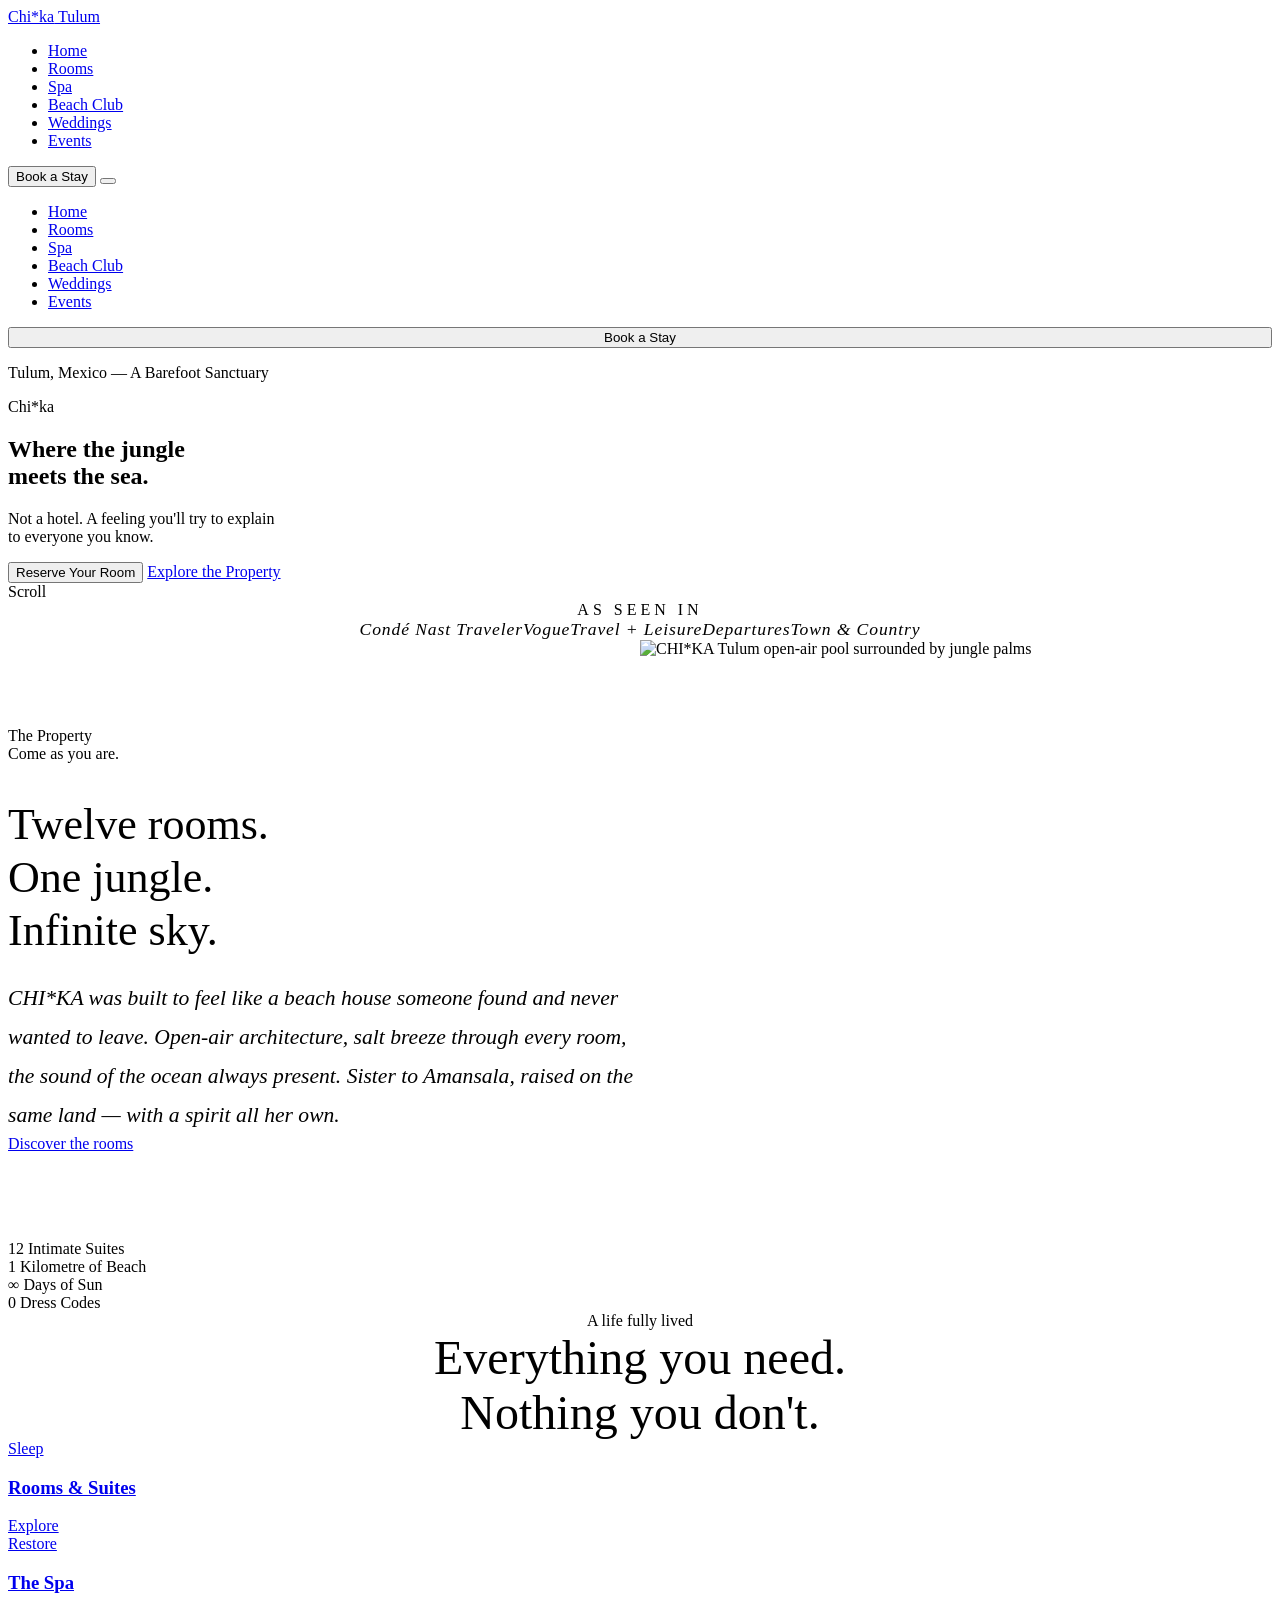
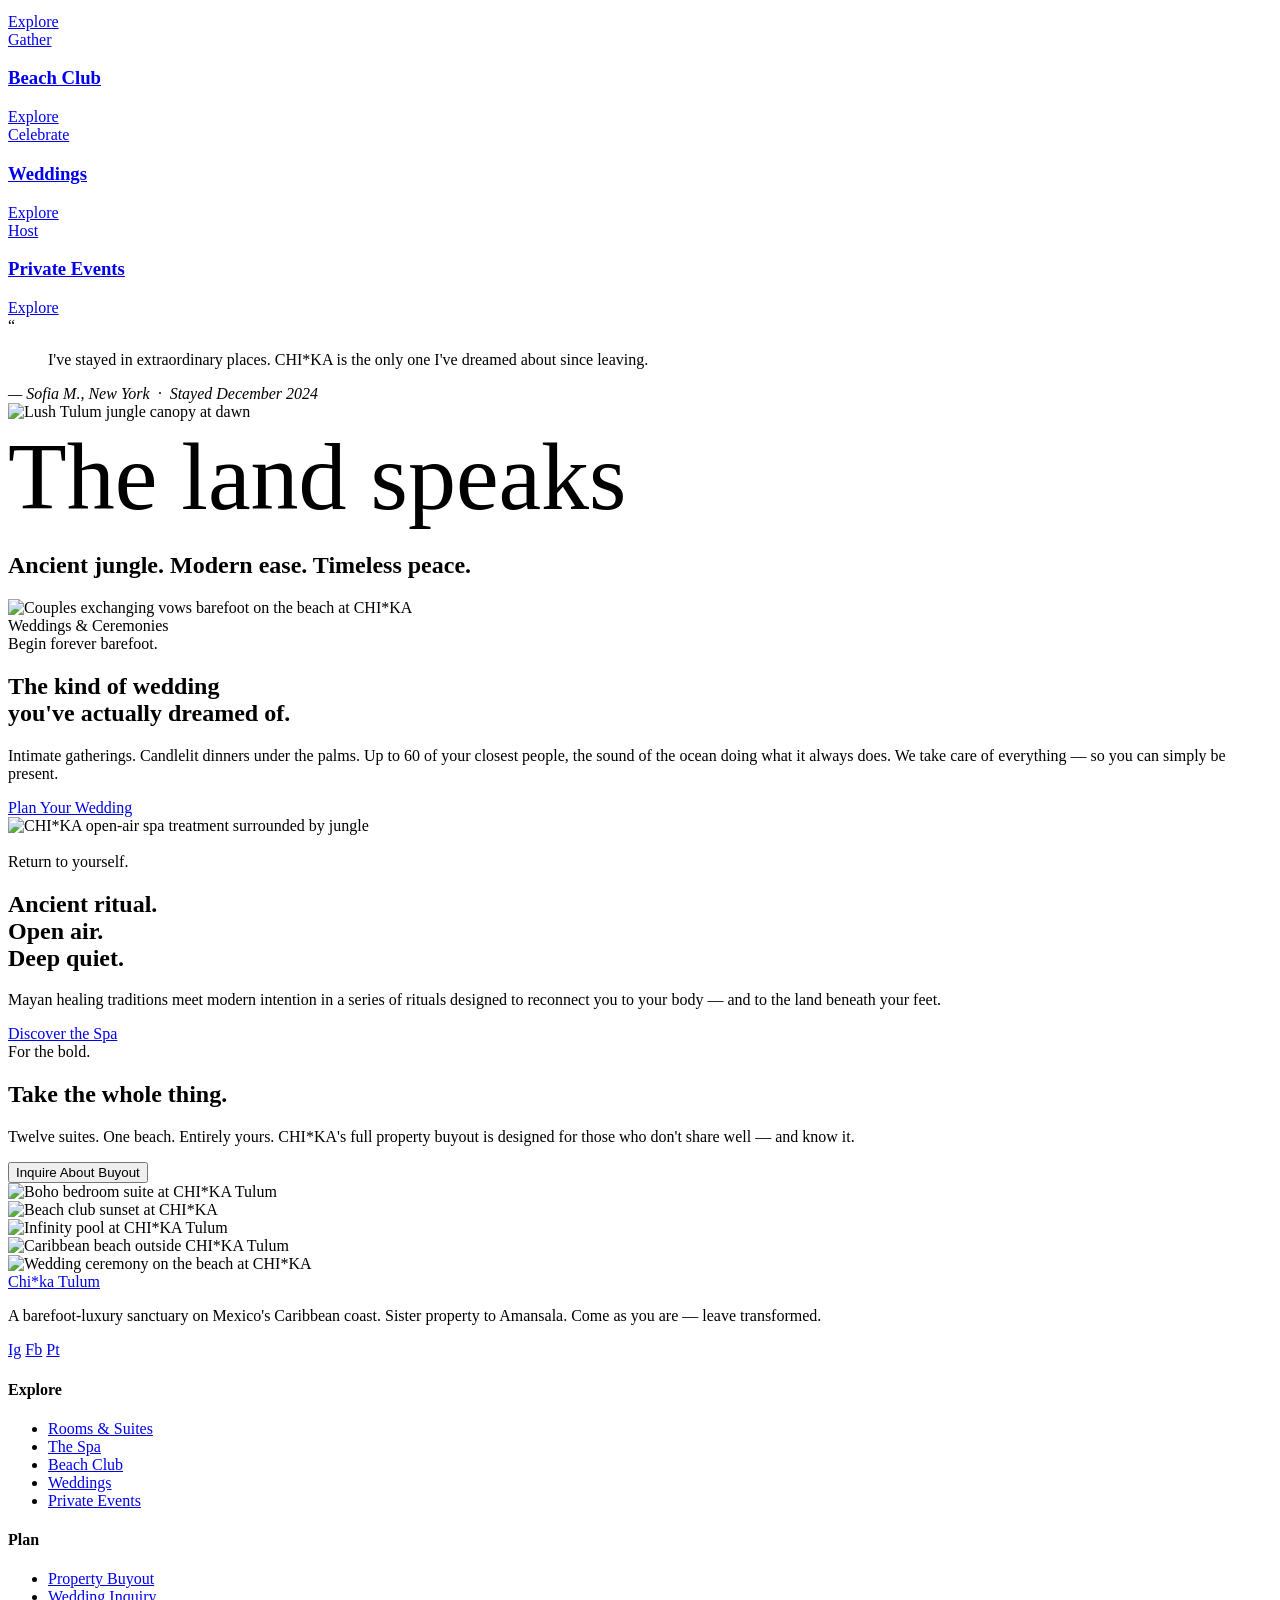
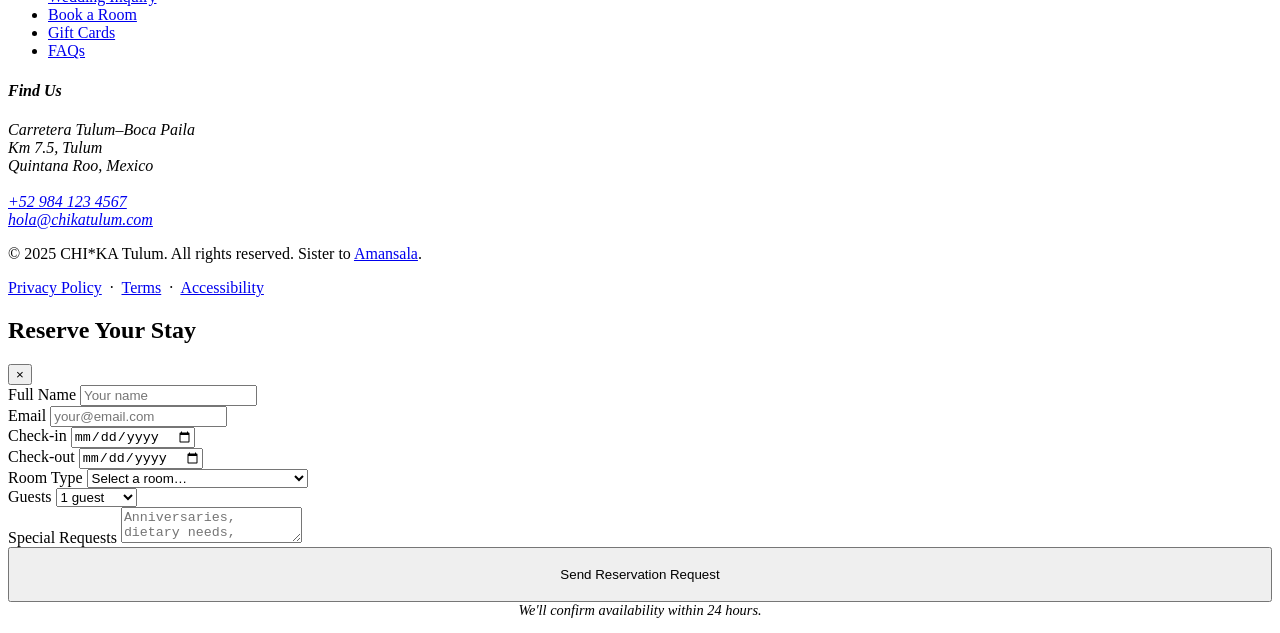
==== index.html @ fb946565 "Deploy CHI*KA Tulum site" ====
<!DOCTYPE html>
<html lang="en">
<head>
  <meta charset="UTF-8">
  <meta name="viewport" content="width=device-width, initial-scale=1.0">
  <title>CHI*KA Tulum — Barefoot Luxury on the Caribbean Coast</title>
  <meta name="description" content="CHI*KA Tulum is an intimate barefoot-luxury retreat nestled between the Caribbean Sea and the Tulum jungle. 12 bespoke suites, a healing spa, beach club, and curated ceremonies.">
  <meta name="keywords" content="CHI*KA Tulum, boutique hotel Tulum, barefoot luxury Mexico, Tulum beach retreat, Amansala sister property">
  <meta property="og:title" content="CHI*KA Tulum — Barefoot Luxury">
  <meta property="og:description" content="Where the jungle meets the sea. An intimate sanctuary on Mexico's Caribbean coast.">
  <meta property="og:type" content="website">
  <link rel="canonical" href="https://chikatulum.com/">

  <!-- Fonts -->
  <link rel="preconnect" href="https://fonts.googleapis.com">
  <link rel="preconnect" href="https://fonts.gstatic.com" crossorigin>
  <link href="https://fonts.googleapis.com/css2?family=Cormorant+Garamond:ital,wght@0,300;0,400;0,500;0,600;1,300;1,400;1,500&family=Great+Vibes&family=Jost:wght@200;300;400;500;600&display=swap" rel="stylesheet">

  <link rel="stylesheet" href="css/style.css">

  <style>
    /* Page-specific overrides */
    .home-intro {
      display: grid;
      grid-template-columns: 1fr 1fr;
      gap: 0;
      min-height: 600px;
    }
    .home-intro__text {
      background: var(--cream);
      display: flex;
      flex-direction: column;
      justify-content: center;
      padding: var(--sp-24) var(--sp-16);
    }
    .home-intro__media {
      position: relative;
      overflow: hidden;
    }
    .home-intro__media img {
      width: 100%; height: 100%; object-fit: cover;
      transition: transform 1.2s var(--ease);
    }
    .home-intro__media:hover img { transform: scale(1.04); }
    .home-intro__quote {
      font-family: var(--font-serif);
      font-size: clamp(1.1rem, 2vw, 1.35rem);
      font-weight: 300;
      font-style: italic;
      color: var(--brown-lt);
      line-height: 1.8;
      margin-bottom: var(--sp-10);
    }
    /* Press logos */
    .press-strip {
      background: var(--sand);
      padding: var(--sp-10) var(--sp-8);
      text-align: center;
      border-top: 1px solid var(--sand-mid);
      border-bottom: 1px solid var(--sand-mid);
    }
    .press-strip__label {
      font-family: var(--font-sans);
      font-size: var(--text-xs);
      letter-spacing: 0.25em;
      text-transform: uppercase;
      color: var(--brown-lt);
      display: block;
      margin-bottom: var(--sp-6);
    }
    .press-strip__logos {
      display: flex;
      align-items: center;
      justify-content: center;
      gap: var(--sp-12);
      flex-wrap: wrap;
    }
    .press-strip__logos span {
      font-family: var(--font-serif);
      font-size: 1.1rem;
      font-style: italic;
      color: var(--sand-deep);
      letter-spacing: 0.05em;
    }
    @media (max-width: 768px) {
      .home-intro { grid-template-columns: 1fr; }
      .home-intro__text { padding: var(--sp-16) var(--sp-6); }
      .home-intro__media { aspect-ratio: 4/3; }
      .press-strip__logos { gap: var(--sp-6); }
    }
  </style>
</head>
<body>

<!-- ── Navigation ─────────────────────────────────────────── -->
<nav class="site-nav" aria-label="Main navigation">
  <div class="nav__inner">
    <a href="index.html" class="nav__logo"><span>Chi*ka</span> Tulum</a>
    <ul class="nav__links" role="list">
      <li><a href="index.html">Home</a></li>
      <li><a href="rooms.html">Rooms</a></li>
      <li><a href="spa.html">Spa</a></li>
      <li><a href="beach-club.html">Beach Club</a></li>
      <li><a href="weddings.html">Weddings</a></li>
      <li><a href="events.html">Events</a></li>
    </ul>
    <button class="nav__cta" data-modal="booking" aria-label="Book your stay">Book a Stay</button>
    <button class="nav__hamburger" aria-label="Open menu" aria-expanded="false">
      <span></span><span></span><span></span>
    </button>
  </div>
</nav>

<!-- Mobile menu -->
<nav class="nav__mobile" aria-label="Mobile navigation">
  <ul class="nav__mobile-links" role="list">
    <li><a href="index.html">Home</a></li>
    <li><a href="rooms.html">Rooms</a></li>
    <li><a href="spa.html">Spa</a></li>
    <li><a href="beach-club.html">Beach Club</a></li>
    <li><a href="weddings.html">Weddings</a></li>
    <li><a href="events.html">Events</a></li>
  </ul>
  <div class="nav__mobile-cta">
    <button class="btn btn--primary" style="width:100%; justify-content:center;" data-modal="booking">Book a Stay</button>
  </div>
</nav>
<div class="nav__overlay" aria-hidden="true"></div>

<!-- ── Hero ───────────────────────────────────────────────── -->
<section class="hero" aria-label="Hero">
  <div class="hero__bg" style="background-image: url('https://images.squarespace-cdn.com/content/v1/63f3db8dfbb7eb30c2b0fb72/6cfab629-e599-49af-90db-4e47f8295eaf/IMG_6285-Pano+%281%29.jpg');" role="img" aria-label="Azure Caribbean waters and white sand beach at CHI*KA Tulum"></div>
  <div class="hero__overlay"></div>
  <div class="hero__content container">
    <p class="hero__tagline">Tulum, Mexico &mdash; A Barefoot Sanctuary</p>
    <span class="hero__script">Chi*ka</span>
    <h1 class="hero__title">Where the jungle<br>meets the sea.</h1>
    <p class="hero__subtitle">Not a hotel. A feeling you'll try to explain<br>to everyone you know.</p>
    <div class="hero__ctas">
      <button class="btn btn--primary" data-modal="booking">Reserve Your Room</button>
      <a href="rooms.html" class="btn btn--outline-light">Explore the Property</a>
    </div>
  </div>
  <div class="hero__scroll" aria-hidden="true">
    <span>Scroll</span>
    <div class="hero__scroll-line"></div>
  </div>
</section>

<!-- ── Press strip ────────────────────────────────────────── -->
<div class="press-strip">
  <span class="press-strip__label">As seen in</span>
  <div class="press-strip__logos">
    <span>Condé Nast Traveler</span>
    <span>Vogue</span>
    <span>Travel + Leisure</span>
    <span>Departures</span>
    <span>Town &amp; Country</span>
  </div>
</div>

<!-- ── Intro / Story ──────────────────────────────────────── -->
<section class="home-intro" aria-labelledby="intro-heading">
  <div class="home-intro__text" data-reveal="left">
    <span class="section-label">The Property</span>
    <span class="eyebrow">Come as you are.</span>
    <h2 id="intro-heading" style="font-family:var(--font-serif);font-size:clamp(1.75rem,3.5vw,2.75rem);font-weight:300;line-height:1.2;margin-bottom:var(--sp-8);">
      Twelve rooms.<br>One jungle.<br>Infinite sky.
    </h2>
    <p class="home-intro__quote">
      CHI*KA was built to feel like a beach house someone found and never wanted to leave. Open-air architecture, salt breeze through every room, the sound of the ocean always present. Sister to Amansala, raised on the same land — with a spirit all her own.
    </p>
    <a href="rooms.html" class="btn-arrow">Discover the rooms</a>
  </div>
  <div class="home-intro__media" data-reveal="right">
    <img src="https://images.squarespace-cdn.com/content/v1/63f3db8dfbb7eb30c2b0fb72/f7100cbc-68da-4412-b6b4-5fed92913d5e/Amansala+chica+1+%282%29.png"
         alt="CHI*KA Tulum open-air pool surrounded by jungle palms"
         loading="lazy" width="960" height="640">
  </div>
</section>

<!-- ── Stats ──────────────────────────────────────────────── -->
<div class="stats-row" aria-label="Property highlights">
  <div class="stat" data-reveal="up" data-delay="100">
    <span class="stat__number">12</span>
    <span class="stat__label">Intimate Suites</span>
  </div>
  <div class="stat" data-reveal="up" data-delay="200">
    <span class="stat__number">1</span>
    <span class="stat__label">Kilometre of Beach</span>
  </div>
  <div class="stat" data-reveal="up" data-delay="300">
    <span class="stat__number">∞</span>
    <span class="stat__label">Days of Sun</span>
  </div>
  <div class="stat" data-reveal="up" data-delay="400">
    <span class="stat__number">0</span>
    <span class="stat__label">Dress Codes</span>
  </div>
</div>

<!-- ── Experiences Grid ───────────────────────────────────── -->
<section aria-labelledby="experiences-heading">
  <div style="padding: var(--sp-24) var(--sp-8) var(--sp-8); text-align:center;">
    <span class="section-label" data-reveal="fade">A life fully lived</span>
    <h2 id="experiences-heading" style="font-family:var(--font-serif);font-size:clamp(2rem,4vw,3rem);font-weight:300;margin:var(--sp-4) 0;" data-reveal="up">
      Everything you need.<br>Nothing you don't.
    </h2>
  </div>
  <div class="experience-grid">
    <a href="rooms.html" class="experience-card" aria-label="Explore our rooms and suites">
      <div class="experience-card__bg" style="background-image:url('https://images.squarespace-cdn.com/content/v1/63f3db8dfbb7eb30c2b0fb72/dc9c8ec6-6dcf-4104-8e89-75e9b39095ca/Amansala+chica+2+%281%29.png');" role="img" aria-label="Palapa suite interior with ocean view"></div>
      <div class="experience-card__overlay"></div>
      <div class="experience-card__content">
        <span class="experience-card__label">Sleep</span>
        <h3 class="experience-card__title">Rooms &amp; Suites</h3>
        <span class="experience-card__link">Explore</span>
      </div>
    </a>
    <a href="spa.html" class="experience-card" aria-label="Discover our healing spa">
      <div class="experience-card__bg" style="background-image:url('https://images.squarespace-cdn.com/content/v1/63f3db8dfbb7eb30c2b0fb72/7de3b2d8-3641-4865-a5c7-07376588b77a/Amansala+chica+3+%281%29.png');" role="img" aria-label="Open-air spa with candles and natural elements"></div>
      <div class="experience-card__overlay"></div>
      <div class="experience-card__content">
        <span class="experience-card__label">Restore</span>
        <h3 class="experience-card__title">The Spa</h3>
        <span class="experience-card__link">Explore</span>
      </div>
    </a>
    <a href="beach-club.html" class="experience-card" aria-label="Visit our beach club">
      <div class="experience-card__bg" style="background-image:url('https://images.squarespace-cdn.com/content/v1/63f3db8dfbb7eb30c2b0fb72/40b92552-e68b-4817-9944-5174bb46ad02/Amansala+chica+4+%282%29.png');" role="img" aria-label="CHI*KA beach club with palapas and Caribbean water"></div>
      <div class="experience-card__overlay"></div>
      <div class="experience-card__content">
        <span class="experience-card__label">Gather</span>
        <h3 class="experience-card__title">Beach Club</h3>
        <span class="experience-card__link">Explore</span>
      </div>
    </a>
    <a href="weddings.html" class="experience-card" aria-label="Plan your wedding at CHI*KA">
      <div class="experience-card__bg" style="background-image:url('https://images.squarespace-cdn.com/content/v1/63f3db8dfbb7eb30c2b0fb72/bbb7e935-97be-498d-8777-69eb62aaf666/2F0A7402+%282%29.jpg');" role="img" aria-label="Intimate beach wedding ceremony at sunset"></div>
      <div class="experience-card__overlay"></div>
      <div class="experience-card__content">
        <span class="experience-card__label">Celebrate</span>
        <h3 class="experience-card__title">Weddings</h3>
        <span class="experience-card__link">Explore</span>
      </div>
    </a>
    <a href="events.html" class="experience-card" aria-label="Private events and gatherings">
      <div class="experience-card__bg" style="background-image:url('https://images.squarespace-cdn.com/content/v1/63f3db8dfbb7eb30c2b0fb72/532b2ed0-6612-4f58-af45-da42174059c1/Amansala+chica+5+%281%29.png');" role="img" aria-label="Evening outdoor event gathering under the stars"></div>
      <div class="experience-card__overlay"></div>
      <div class="experience-card__content">
        <span class="experience-card__label">Host</span>
        <h3 class="experience-card__title">Private Events</h3>
        <span class="experience-card__link">Explore</span>
      </div>
    </a>
  </div>
</section>

<!-- ── Quote / Testimonial ────────────────────────────────── -->
<section class="quote-section" aria-label="Guest testimonial">
  <span class="quote-section__mark" aria-hidden="true">&ldquo;</span>
  <blockquote data-reveal="up">
    I've stayed in extraordinary places. CHI*KA is the only one I've dreamed about since leaving.
  </blockquote>
  <cite data-reveal="fade" data-delay="200">— Sofia M., New York &nbsp;&middot;&nbsp; Stayed December 2024</cite>
</section>

<!-- ── Full Bleed — Jungle image ──────────────────────────── -->
<div class="full-bleed" role="img" aria-label="Tulum jungle at dawn">
  <img src="https://images.squarespace-cdn.com/content/v1/63f3db8dfbb7eb30c2b0fb72/4b70c068-86b4-4b40-8ef6-d3945d485943/IMG_6275-HDR+%284%29.jpg"
       class="full-bleed__img" alt="Lush Tulum jungle canopy at dawn" loading="lazy" width="1920" height="900">
  <div class="full-bleed__overlay">
    <div class="full-bleed__text" data-reveal="scale">
      <span class="script" style="font-size:clamp(3rem,8vw,6rem);">The land speaks</span>
      <h2>Ancient jungle. Modern ease. Timeless peace.</h2>
    </div>
  </div>
</div>

<!-- ── Wedding teaser ─────────────────────────────────────── -->
<section class="split" aria-labelledby="wedding-teaser-heading">
  <div class="split__image">
    <img src="https://images.squarespace-cdn.com/content/v1/63f3db8dfbb7eb30c2b0fb72/d9b92312-d807-4466-b4c0-1a0e1ee65895/2F0A7417+%283%29.jpg"
         alt="Couples exchanging vows barefoot on the beach at CHI*KA" loading="lazy" width="960" height="700">
  </div>
  <div class="split__body" data-reveal="right">
    <div class="split__text">
      <span class="section-label">Weddings &amp; Ceremonies</span>
      <div class="rule rule--left"></div>
      <span class="eyebrow">Begin forever barefoot.</span>
      <h2 id="wedding-teaser-heading">The kind of wedding<br>you've actually dreamed of.</h2>
      <p>Intimate gatherings. Candlelit dinners under the palms. Up to 60 of your closest people, the sound of the ocean doing what it always does. We take care of everything — so you can simply be present.</p>
      <a href="weddings.html" class="btn btn--primary">Plan Your Wedding</a>
    </div>
  </div>
</section>

<!-- ── Spa teaser ─────────────────────────────────────────── -->
<section class="split split--reverse" aria-labelledby="spa-teaser-heading">
  <div class="split__image">
    <img src="https://images.squarespace-cdn.com/content/v1/63f3db8dfbb7eb30c2b0fb72/4ecb4cd4-08d9-47c7-b07e-681c62e6a0a1/Amansala+chica+6+%281%29.png"
         alt="CHI*KA open-air spa treatment surrounded by jungle" loading="lazy" width="960" height="700">
  </div>
  <div class="split__body split__body--teal" data-reveal="left">
    <div class="split__text">
      <span class="section-label" style="color:rgba(255,255,255,0.5)">The Spa</span>
      <div class="rule rule--left"></div>
      <span class="eyebrow" style="color:var(--gold-lt)">Return to yourself.</span>
      <h2 id="spa-teaser-heading" style="color:var(--white)">Ancient ritual.<br>Open air.<br>Deep quiet.</h2>
      <p>Mayan healing traditions meet modern intention in a series of rituals designed to reconnect you to your body — and to the land beneath your feet.</p>
      <a href="spa.html" class="btn btn--outline-light">Discover the Spa</a>
    </div>
  </div>
</section>

<!-- ── Buyout CTA ──────────────────────────────────────────── -->
<section class="buyout-section" aria-labelledby="buyout-heading">
  <div class="buyout-section__inner">
    <span class="eyebrow">For the bold.</span>
    <h2 id="buyout-heading">Take the whole thing.</h2>
    <p>Twelve suites. One beach. Entirely yours. CHI*KA's full property buyout is designed for those who don't share well — and know it.</p>
    <div class="rule"></div>
    <button class="btn btn--outline-light" data-modal="booking">Inquire About Buyout</button>
  </div>
</section>

<!-- ── Photo Mosaic ───────────────────────────────────────── -->
<section aria-label="Property gallery">
  <div class="mosaic">
    <div class="mosaic__item">
      <img src="https://images.squarespace-cdn.com/content/v1/63f3db8dfbb7eb30c2b0fb72/b2155dac-e273-4b68-85b1-560f0a0e0428/Amansala+chica+7.png"
           alt="Boho bedroom suite at CHI*KA Tulum" loading="lazy" width="900" height="600">
    </div>
    <div class="mosaic__item">
      <img src="https://images.squarespace-cdn.com/content/v1/63f3db8dfbb7eb30c2b0fb72/9c940477-ce99-4753-861f-5d346c0c7b02/Amansala+chica+8+%281%29.png"
           alt="Beach club sunset at CHI*KA" loading="lazy" width="600" height="400">
    </div>
    <div class="mosaic__item">
      <img src="https://images.squarespace-cdn.com/content/v1/63f3db8dfbb7eb30c2b0fb72/5a099a7a-2139-46a1-b151-104d5912e870/IMG_6289+%283%29.jpg"
           alt="Infinity pool at CHI*KA Tulum" loading="lazy" width="800" height="700">
    </div>
    <div class="mosaic__item">
      <img src="https://images.squarespace-cdn.com/content/v1/63f3db8dfbb7eb30c2b0fb72/1c8cacd4-cd33-479e-8186-e9f9f3df7f38/IMG_6294+%281%29.jpg"
           alt="Caribbean beach outside CHI*KA Tulum" loading="lazy" width="600" height="400">
    </div>
    <div class="mosaic__item">
      <img src="https://images.squarespace-cdn.com/content/v1/63f3db8dfbb7eb30c2b0fb72/a6caf210-5d57-4bce-98c7-2801ff6beb6d/IMG_6306+%283%29.jpg"
           alt="Wedding ceremony on the beach at CHI*KA" loading="lazy" width="900" height="400">
    </div>
  </div>
</section>

<!-- ── Footer ─────────────────────────────────────────────── -->
<footer class="site-footer" role="contentinfo">
  <div class="footer-top">
    <div class="footer-brand">
      <a href="index.html" class="footer-brand__logo"><span>Chi*ka</span> Tulum</a>
      <p>A barefoot-luxury sanctuary on Mexico's Caribbean coast. Sister property to Amansala. Come as you are — leave transformed.</p>
      <div class="footer-social" aria-label="Social media links">
        <a href="#" aria-label="Instagram">Ig</a>
        <a href="#" aria-label="Facebook">Fb</a>
        <a href="#" aria-label="Pinterest">Pt</a>
      </div>
    </div>
    <nav class="footer-col" aria-label="Explore footer navigation">
      <h4>Explore</h4>
      <ul>
        <li><a href="rooms.html">Rooms &amp; Suites</a></li>
        <li><a href="spa.html">The Spa</a></li>
        <li><a href="beach-club.html">Beach Club</a></li>
        <li><a href="weddings.html">Weddings</a></li>
        <li><a href="events.html">Private Events</a></li>
      </ul>
    </nav>
    <nav class="footer-col" aria-label="Plan footer navigation">
      <h4>Plan</h4>
      <ul>
        <li><a href="rooms.html#buyout">Property Buyout</a></li>
        <li><a href="weddings.html#inquiry">Wedding Inquiry</a></li>
        <li><a href="#" data-modal="booking">Book a Room</a></li>
        <li><a href="#">Gift Cards</a></li>
        <li><a href="#">FAQs</a></li>
      </ul>
    </nav>
    <address class="footer-col">
      <h4>Find Us</h4>
      <address>
        Carretera Tulum–Boca Paila<br>
        Km 7.5, Tulum<br>
        Quintana Roo, Mexico<br><br>
        <a href="tel:+529841234567">+52 984 123 4567</a><br>
        <a href="mailto:hola@chikatulum.com">hola@chikatulum.com</a>
      </address>
    </address>
  </div>
  <div class="footer-bottom">
    <p>&copy; 2025 CHI*KA Tulum. All rights reserved. Sister to <a href="#">Amansala</a>.</p>
    <p><a href="#">Privacy Policy</a> &nbsp;&middot;&nbsp; <a href="#">Terms</a> &nbsp;&middot;&nbsp; <a href="#">Accessibility</a></p>
  </div>
</footer>

<!-- ── Booking Modal ──────────────────────────────────────── -->
<div class="modal-backdrop" aria-hidden="true"></div>
<div class="modal" role="dialog" aria-modal="true" aria-labelledby="modal-title">
  <div class="modal__header">
    <h2 class="modal__title" id="modal-title">Reserve Your Stay</h2>
    <button class="modal__close" aria-label="Close booking form">&times;</button>
  </div>
  <div class="modal__body">
    <form class="modal-form booking-form" novalidate>
      <div class="form-grid">
        <div class="form-field">
          <label for="m-name">Full Name</label>
          <input type="text" id="m-name" name="name" placeholder="Your name" required autocomplete="name">
        </div>
        <div class="form-field">
          <label for="m-email">Email</label>
          <input type="email" id="m-email" name="email" placeholder="your@email.com" required autocomplete="email">
        </div>
        <div class="form-field">
          <label for="m-checkin">Check-in</label>
          <input type="date" id="m-checkin" name="checkin" required>
        </div>
        <div class="form-field">
          <label for="m-checkout">Check-out</label>
          <input type="date" id="m-checkout" name="checkout" required>
        </div>
        <div class="form-field">
          <label for="m-room">Room Type</label>
          <select id="m-room" name="room">
            <option value="">Select a room…</option>
            <option>Casa del Mar — Beachfront Suite</option>
            <option>Palapa Loft — Garden View</option>
            <option>Selva Bungalow — Jungle Edge</option>
            <option>La Terraza — Rooftop Suite</option>
            <option>Full Property Buyout</option>
          </select>
        </div>
        <div class="form-field">
          <label for="m-guests">Guests</label>
          <select id="m-guests" name="guests">
            <option>1 guest</option>
            <option>2 guests</option>
            <option>3 guests</option>
            <option>4+ guests</option>
          </select>
        </div>
        <div class="form-field form-field--full">
          <label for="m-notes">Special Requests</label>
          <textarea id="m-notes" name="notes" placeholder="Anniversaries, dietary needs, surprises we should know about…"></textarea>
        </div>
      </div>
      <button type="submit" class="btn btn--primary" style="width:100%; justify-content:center; padding:1.1rem;">
        Send Reservation Request
      </button>
      <p style="font-family:var(--font-serif);font-size:0.9rem;font-style:italic;color:var(--brown-lt);text-align:center;margin-top:var(--sp-4);">
        We'll confirm availability within 24 hours.
      </p>
    </form>
  </div>
</div>

<script src="js/main.js"></script>
</body>
</html>
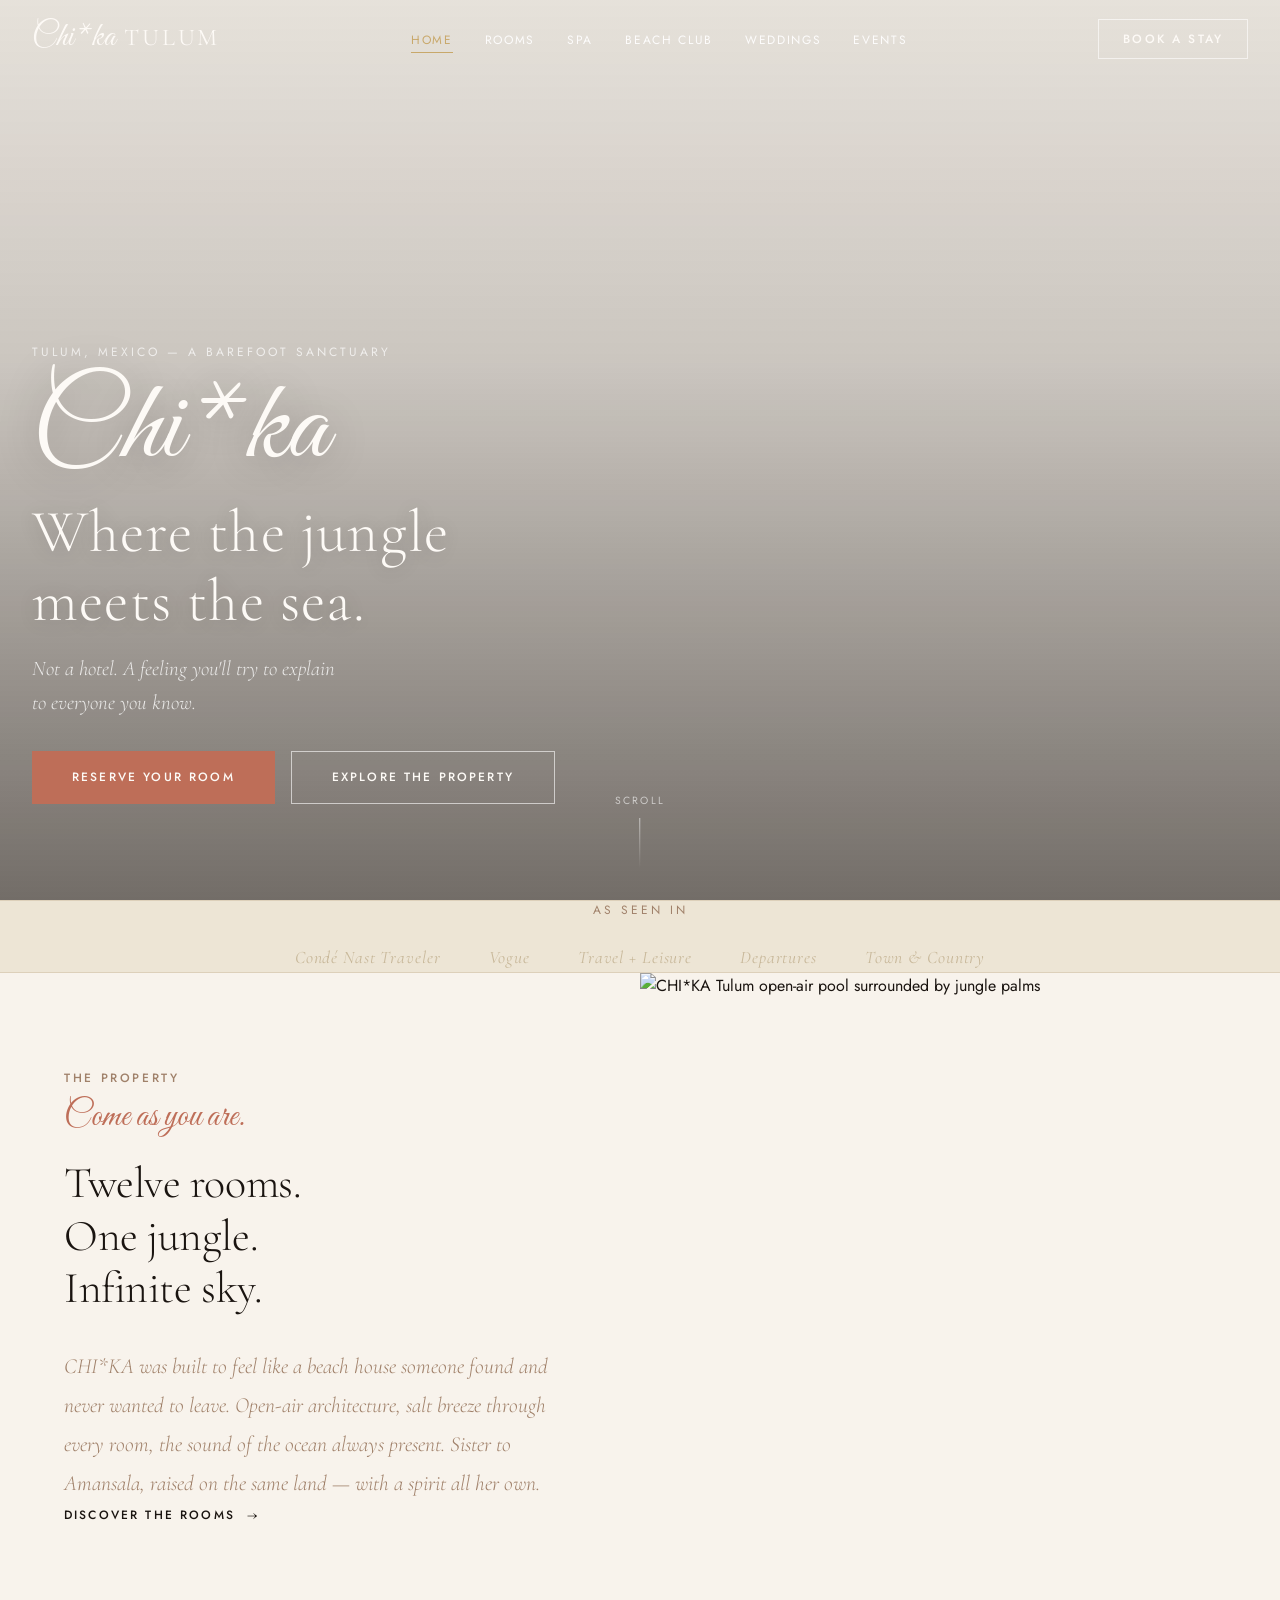
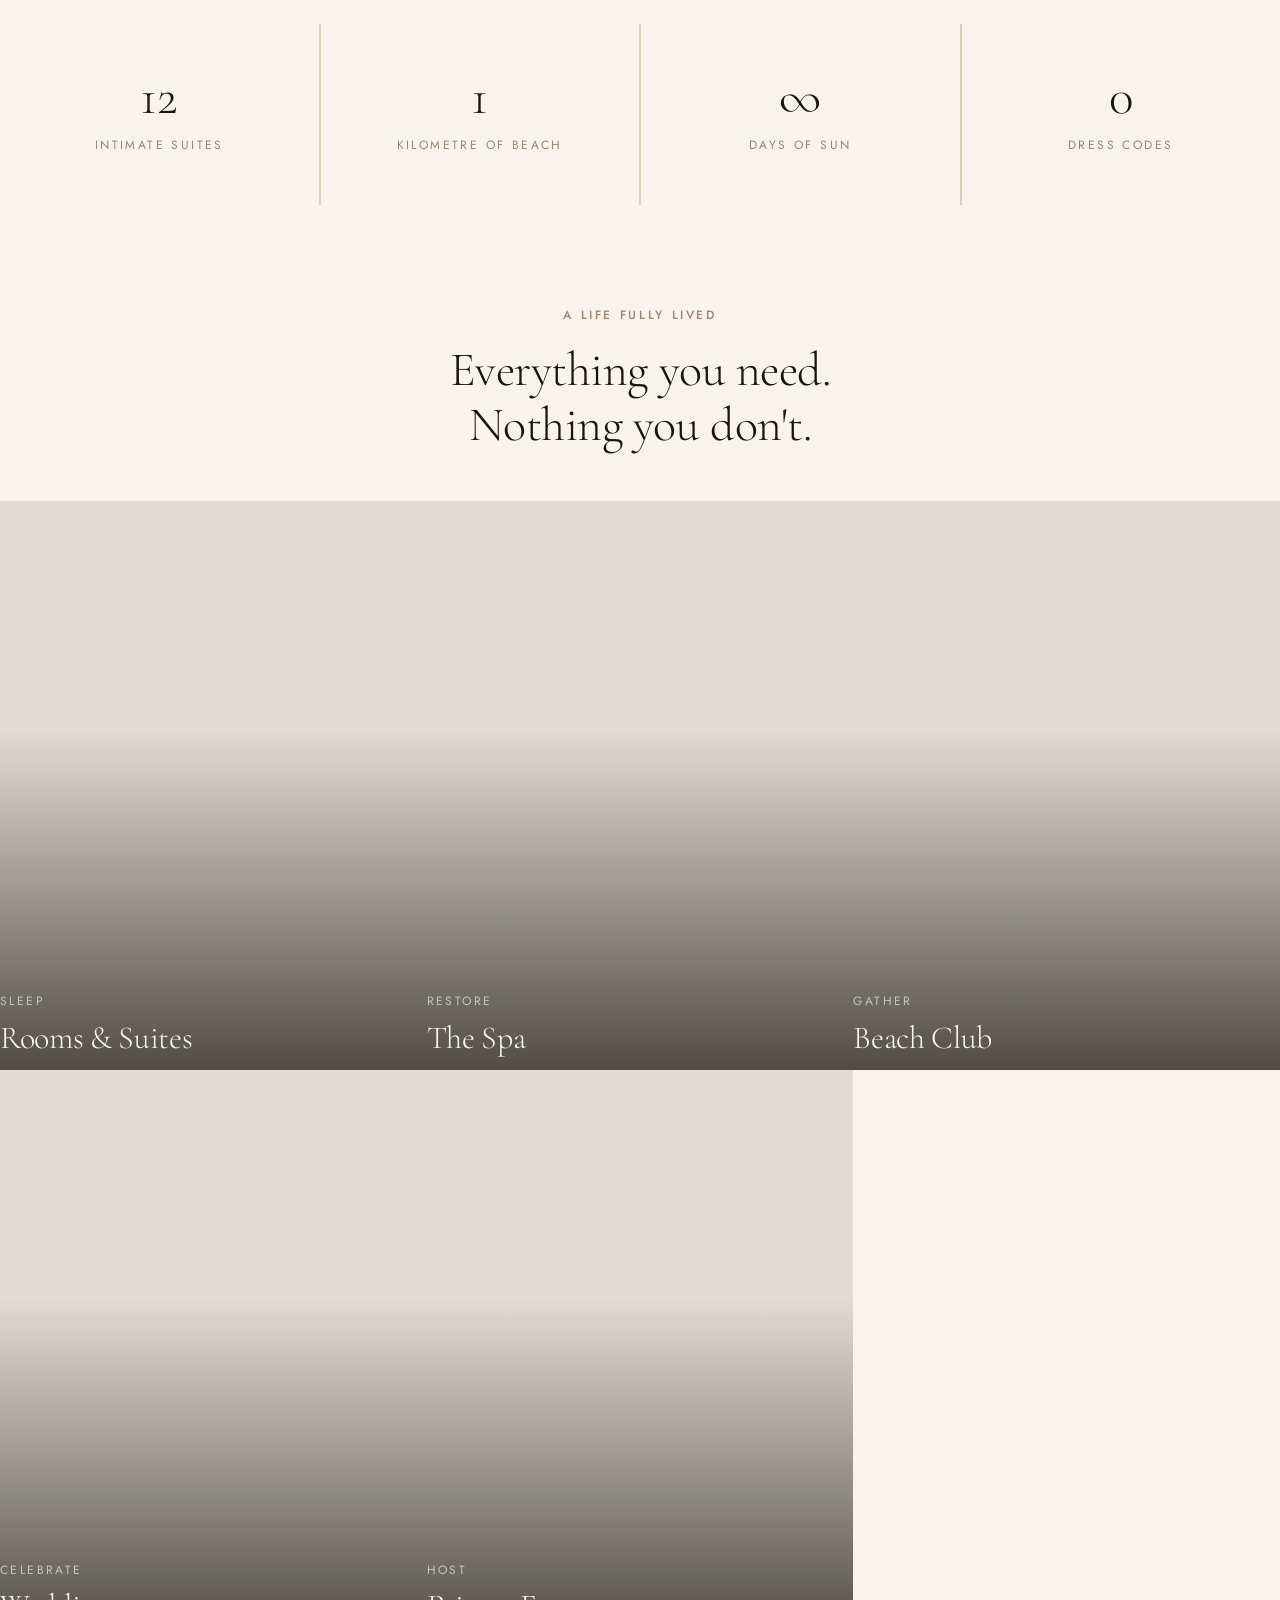
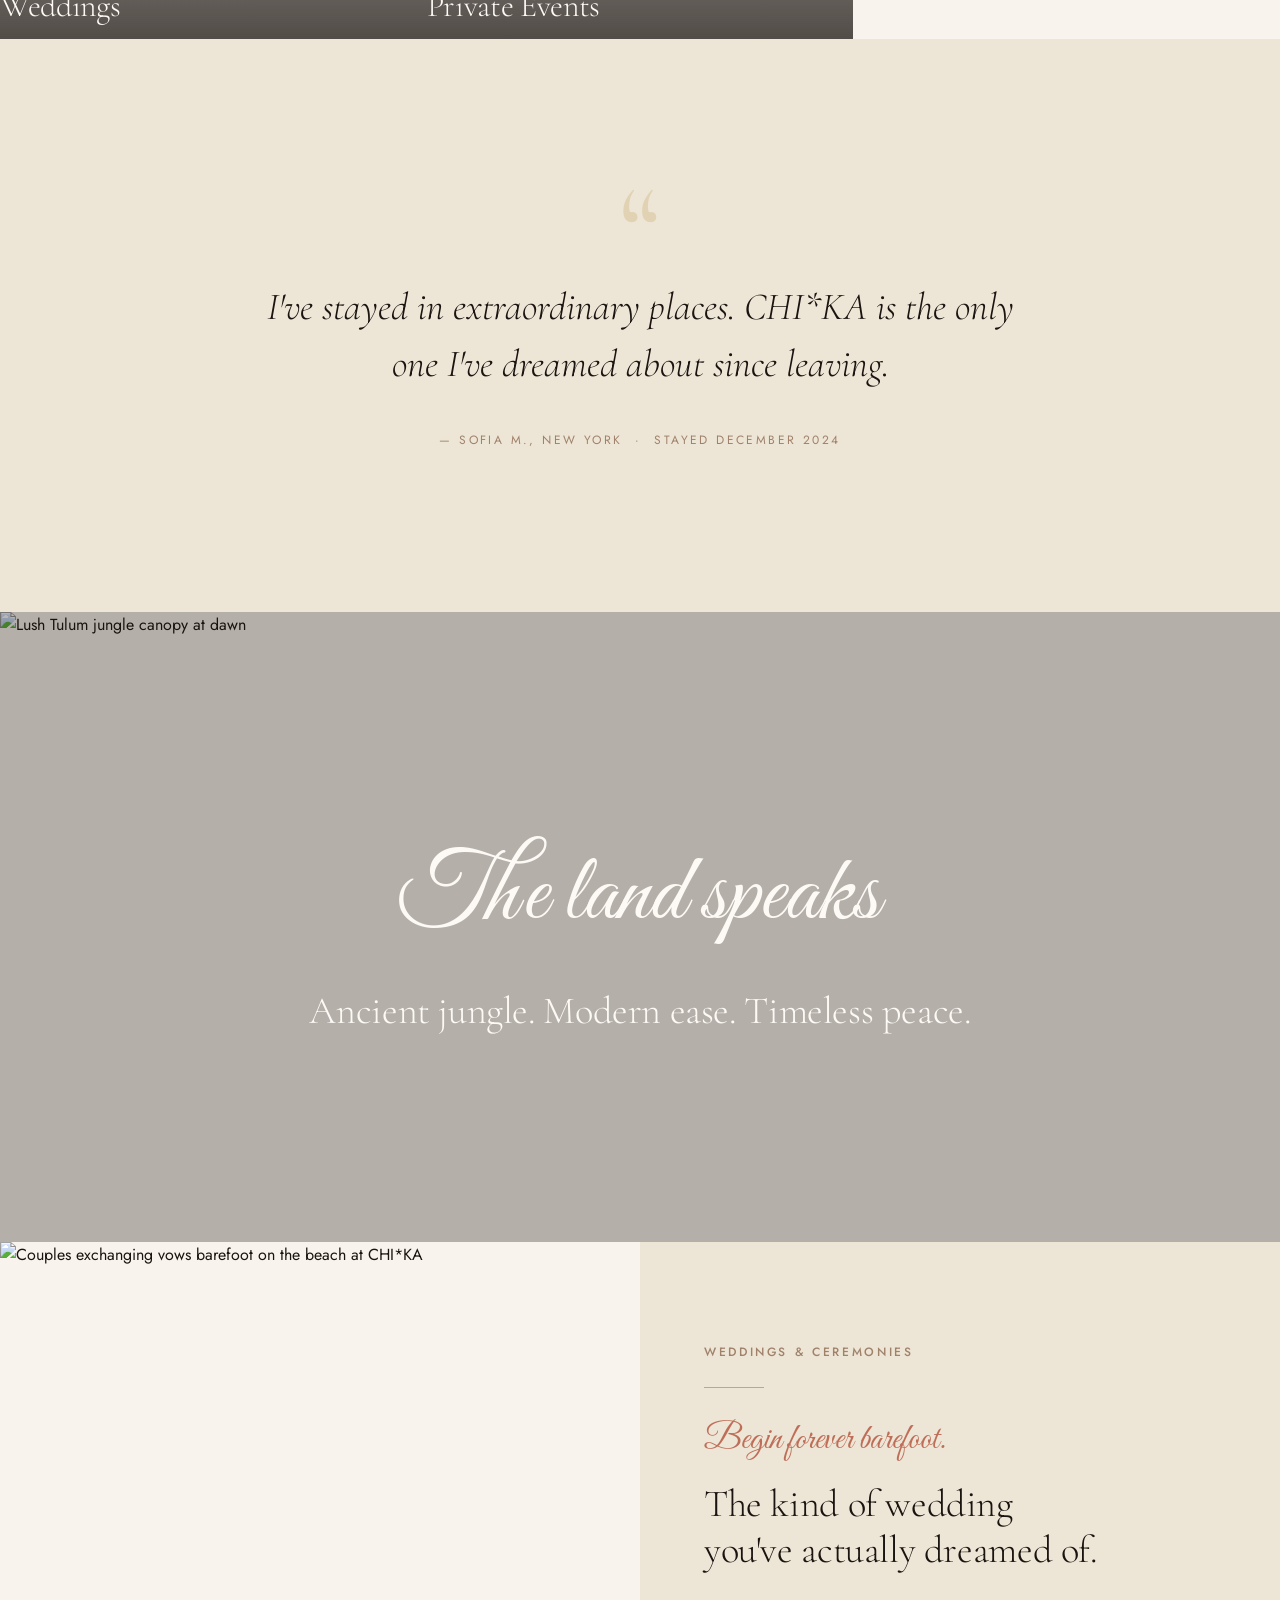
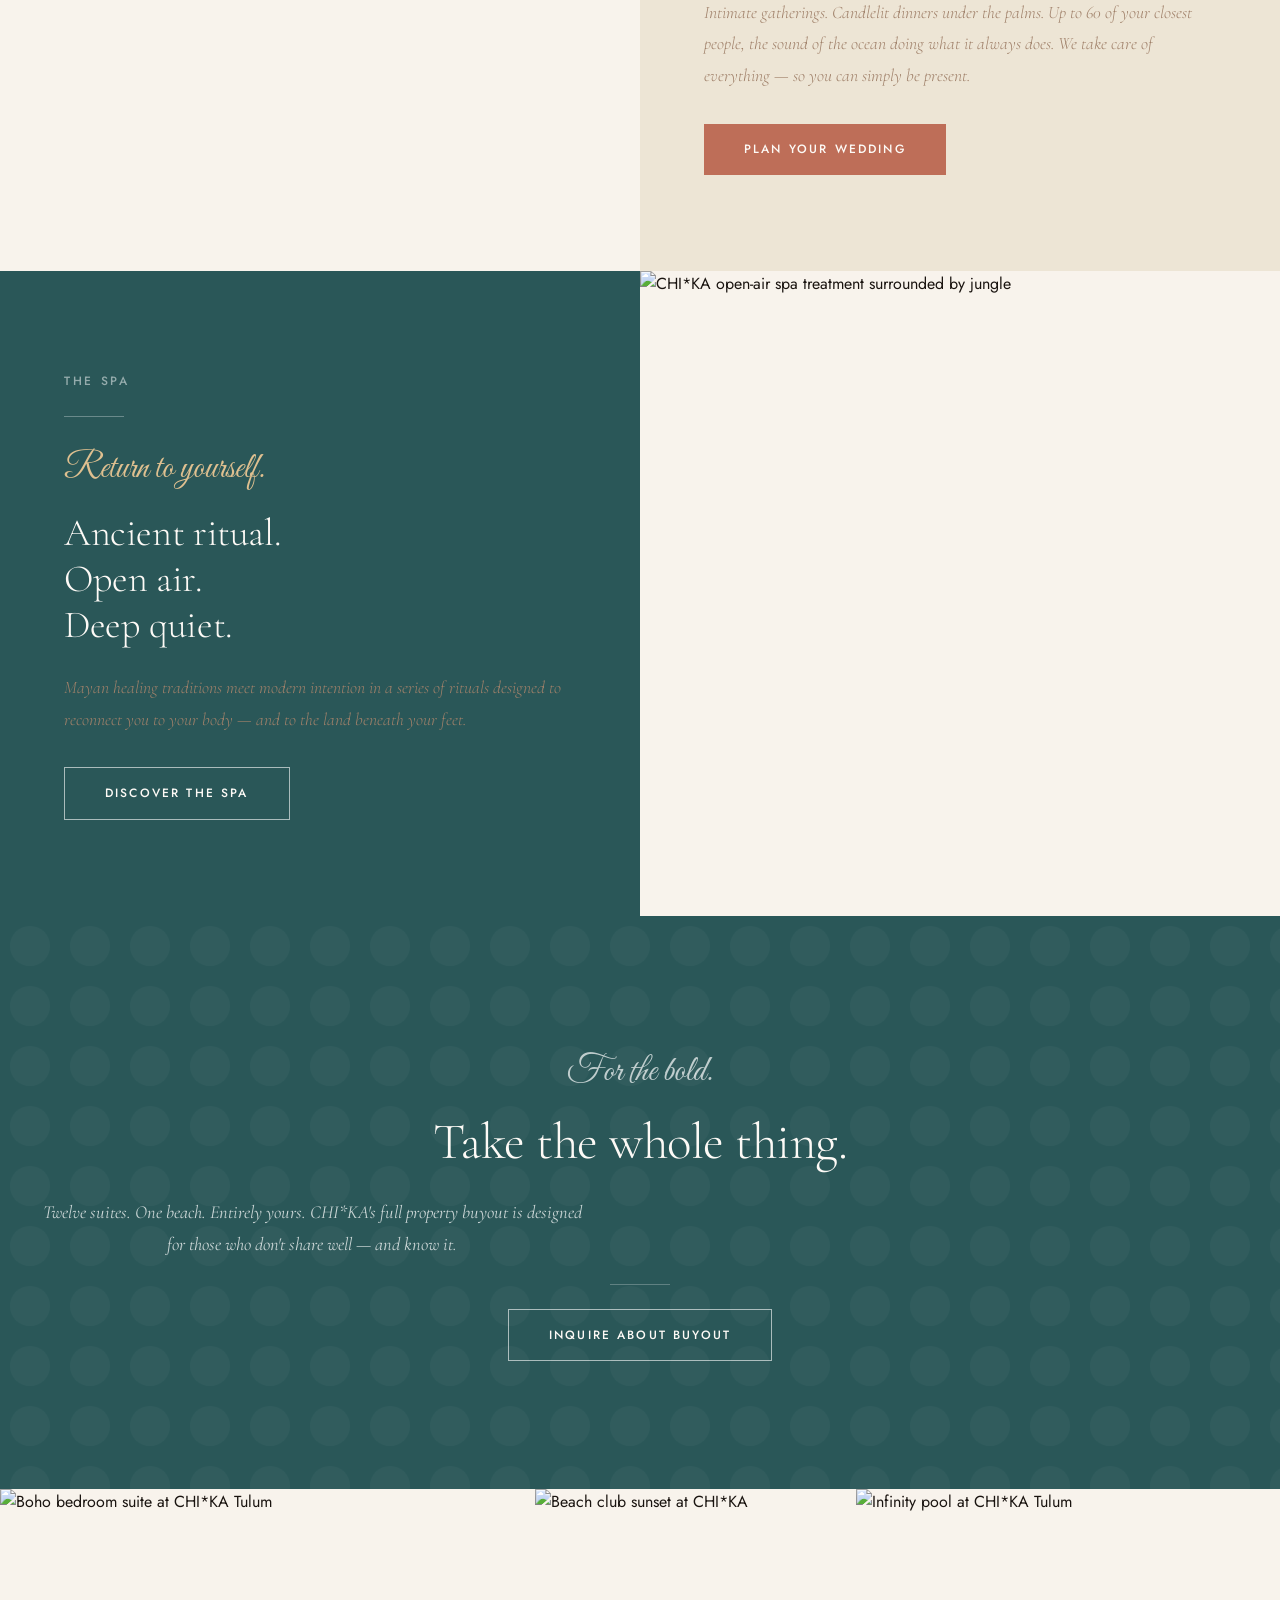
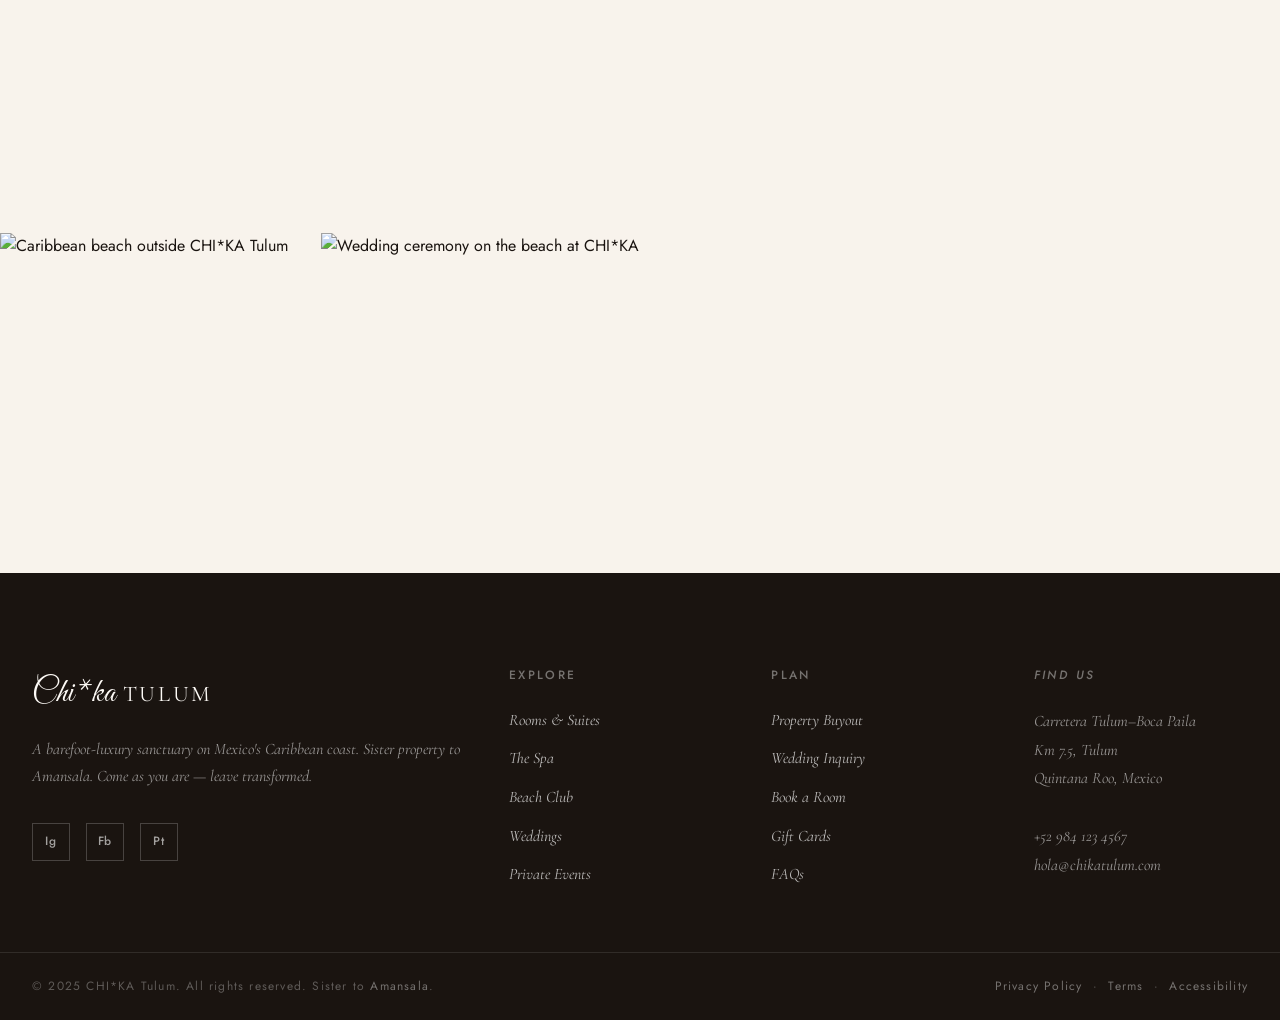
==== commit 9208467a: "Update experience grid photos" ====
--- a/index.html
+++ b/index.html
@@ -209,7 +209,7 @@
   </div>
   <div class="experience-grid">
     <a href="rooms.html" class="experience-card" aria-label="Explore our rooms and suites">
-      <div class="experience-card__bg" style="background-image:url('https://images.squarespace-cdn.com/content/v1/63f3db8dfbb7eb30c2b0fb72/dc9c8ec6-6dcf-4104-8e89-75e9b39095ca/Amansala+chica+2+%281%29.png');" role="img" aria-label="Palapa suite interior with ocean view"></div>
+      <div class="experience-card__bg" style="background-image:url('https://images.squarespace-cdn.com/content/v1/63f3db8dfbb7eb30c2b0fb72/16a0305a-e8c2-48f4-8d2a-43fd495188e6/Photo+10-02-25%2C+4+22+17+pm.jpg?format=2500w');" role="img" aria-label="Palapa suite interior with ocean view"></div>
       <div class="experience-card__overlay"></div>
       <div class="experience-card__content">
         <span class="experience-card__label">Sleep</span>
@@ -218,7 +218,7 @@
       </div>
     </a>
     <a href="spa.html" class="experience-card" aria-label="Discover our healing spa">
-      <div class="experience-card__bg" style="background-image:url('https://images.squarespace-cdn.com/content/v1/63f3db8dfbb7eb30c2b0fb72/7de3b2d8-3641-4865-a5c7-07376588b77a/Amansala+chica+3+%281%29.png');" role="img" aria-label="Open-air spa with candles and natural elements"></div>
+      <div class="experience-card__bg" style="background-image:url('https://images.squarespace-cdn.com/content/v1/63f3db8dfbb7eb30c2b0fb72/a182d68f-d23b-4e58-8cc9-3335859c594f/spa-massage+%282%29.jpg?format=2500w');" role="img" aria-label="Open-air spa with candles and natural elements"></div>
       <div class="experience-card__overlay"></div>
       <div class="experience-card__content">
         <span class="experience-card__label">Restore</span>
@@ -227,7 +227,7 @@
       </div>
     </a>
     <a href="beach-club.html" class="experience-card" aria-label="Visit our beach club">
-      <div class="experience-card__bg" style="background-image:url('https://images.squarespace-cdn.com/content/v1/63f3db8dfbb7eb30c2b0fb72/40b92552-e68b-4817-9944-5174bb46ad02/Amansala+chica+4+%282%29.png');" role="img" aria-label="CHI*KA beach club with palapas and Caribbean water"></div>
+      <div class="experience-card__bg" style="background-image:url('https://images.squarespace-cdn.com/content/v1/63f3db8dfbb7eb30c2b0fb72/785306fa-561c-4e23-8b07-ee5f9e8b5c01/Amansala+chica+11+%281%29.png?format=1000w');" role="img" aria-label="CHI*KA beach club with palapas and Caribbean water"></div>
       <div class="experience-card__overlay"></div>
       <div class="experience-card__content">
         <span class="experience-card__label">Gather</span>
@@ -236,7 +236,7 @@
       </div>
     </a>
     <a href="weddings.html" class="experience-card" aria-label="Plan your wedding at CHI*KA">
-      <div class="experience-card__bg" style="background-image:url('https://images.squarespace-cdn.com/content/v1/63f3db8dfbb7eb30c2b0fb72/bbb7e935-97be-498d-8777-69eb62aaf666/2F0A7402+%282%29.jpg');" role="img" aria-label="Intimate beach wedding ceremony at sunset"></div>
+      <div class="experience-card__bg" style="background-image:url('https://images.squarespace-cdn.com/content/v1/63f3db8dfbb7eb30c2b0fb72/9a82a17d-f085-4b5b-889e-73d590286414/Photo+25-04-25%2C+5+24+00+pm+%281%29.jpg?format=2500w');" role="img" aria-label="Intimate beach wedding ceremony at sunset"></div>
       <div class="experience-card__overlay"></div>
       <div class="experience-card__content">
         <span class="experience-card__label">Celebrate</span>
@@ -245,7 +245,7 @@
       </div>
     </a>
     <a href="events.html" class="experience-card" aria-label="Private events and gatherings">
-      <div class="experience-card__bg" style="background-image:url('https://images.squarespace-cdn.com/content/v1/63f3db8dfbb7eb30c2b0fb72/532b2ed0-6612-4f58-af45-da42174059c1/Amansala+chica+5+%281%29.png');" role="img" aria-label="Evening outdoor event gathering under the stars"></div>
+      <div class="experience-card__bg" style="background-image:url('https://images.squarespace-cdn.com/content/v1/63f3db8dfbb7eb30c2b0fb72/ee5fd642-0e67-4c70-b4e7-949a0ce7ea57/ChatGPT+Image+Feb+8%2C+2026%2C+04_43_16+PM.png?format=750w');" role="img" aria-label="Evening outdoor event gathering under the stars"></div>
       <div class="experience-card__overlay"></div>
       <div class="experience-card__content">
         <span class="experience-card__label">Host</span>
--- a/css/style.css
+++ b/css/style.css
@@ -0,0 +1,1670 @@
+/* ============================================================
+   CHI*KA TULUM — Design System & Styles
+   Barefoot Luxury | Editorial | Warm | Soulful
+   ============================================================ */
+
+/* ── Google Fonts ──────────────────────────────────────────── */
+@import url('https://fonts.googleapis.com/css2?family=Cormorant+Garamond:ital,wght@0,300;0,400;0,500;0,600;1,300;1,400;1,500&family=Great+Vibes&family=Jost:wght@200;300;400;500;600&display=swap');
+
+/* ── Design Tokens ─────────────────────────────────────────── */
+:root {
+  /* Colors */
+  --cream:        #F8F3EC;
+  --sand:         #EDE5D5;
+  --sand-mid:     #DDD0BA;
+  --sand-deep:    #C8B89A;
+  --terracotta:   #BE6E58;
+  --terracotta-dk:#A35C47;
+  --teal:         #2A5758;
+  --teal-lt:      #3D7374;
+  --espresso:     #1A1410;
+  --brown-warm:   #7A5540;
+  --brown-lt:     #A0816A;
+  --gold:         #C8A86A;
+  --gold-lt:      #DFC090;
+  --white:        #FDFAF6;
+
+  /* Typography */
+  --font-script:  'Great Vibes', cursive;
+  --font-serif:   'Cormorant Garamond', Georgia, serif;
+  --font-sans:    'Jost', system-ui, sans-serif;
+
+  /* Scale */
+  --text-xs:    0.75rem;
+  --text-sm:    0.875rem;
+  --text-base:  1rem;
+  --text-lg:    1.125rem;
+  --text-xl:    1.375rem;
+  --text-2xl:   1.75rem;
+  --text-3xl:   2.25rem;
+  --text-4xl:   3rem;
+  --text-5xl:   4rem;
+  --text-6xl:   5.5rem;
+  --text-hero:  7rem;
+
+  /* Spacing */
+  --sp-1: 0.25rem;
+  --sp-2: 0.5rem;
+  --sp-3: 0.75rem;
+  --sp-4: 1rem;
+  --sp-6: 1.5rem;
+  --sp-8: 2rem;
+  --sp-12: 3rem;
+  --sp-16: 4rem;
+  --sp-24: 6rem;
+  --sp-32: 8rem;
+  --sp-40: 10rem;
+
+  /* Transitions */
+  --ease:     cubic-bezier(0.22, 1, 0.36, 1);
+  --ease-out: cubic-bezier(0, 0, 0.2, 1);
+  --t-fast:   200ms;
+  --t-med:    400ms;
+  --t-slow:   700ms;
+  --t-xslow:  1100ms;
+
+  /* Nav */
+  --nav-h: 78px;
+
+  /* Max widths */
+  --max-content: 1320px;
+  --max-text:    680px;
+}
+
+/* ── Reset ─────────────────────────────────────────────────── */
+*, *::before, *::after { box-sizing: border-box; margin: 0; padding: 0; }
+html { scroll-behavior: smooth; font-size: 16px; }
+body {
+  font-family: var(--font-sans);
+  background: var(--cream);
+  color: var(--espresso);
+  line-height: 1.6;
+  overflow-x: hidden;
+  -webkit-font-smoothing: antialiased;
+}
+img { display: block; max-width: 100%; height: auto; }
+a { color: inherit; text-decoration: none; }
+ul { list-style: none; }
+button { cursor: pointer; border: none; background: none; font-family: var(--font-sans); }
+input, textarea, select { font-family: var(--font-sans); }
+
+/* ── Scrollbar ─────────────────────────────────────────────── */
+::-webkit-scrollbar { width: 6px; }
+::-webkit-scrollbar-track { background: var(--cream); }
+::-webkit-scrollbar-thumb { background: var(--sand-deep); border-radius: 3px; }
+
+/* ── Selection ─────────────────────────────────────────────── */
+::selection { background: var(--terracotta); color: var(--white); }
+
+/* ============================================================
+   TYPOGRAPHY
+   ============================================================ */
+
+.script {
+  font-family: var(--font-script);
+  color: var(--terracotta);
+  font-weight: 400;
+}
+.serif { font-family: var(--font-serif); }
+.sans  { font-family: var(--font-sans); }
+
+h1, h2, h3, h4, h5 {
+  font-family: var(--font-serif);
+  font-weight: 400;
+  line-height: 1.15;
+  letter-spacing: -0.01em;
+}
+
+.display-script {
+  font-family: var(--font-script);
+  font-size: clamp(3rem, 8vw, var(--text-hero));
+  color: var(--white);
+  line-height: 1;
+}
+.display-serif {
+  font-family: var(--font-serif);
+  font-size: clamp(2.5rem, 6vw, var(--text-6xl));
+  font-weight: 300;
+  line-height: 1.1;
+}
+.section-label {
+  font-family: var(--font-sans);
+  font-size: var(--text-xs);
+  font-weight: 500;
+  letter-spacing: 0.22em;
+  text-transform: uppercase;
+  color: var(--brown-lt);
+}
+.eyebrow {
+  font-family: var(--font-script);
+  font-size: clamp(1.4rem, 3vw, 2.2rem);
+  color: var(--terracotta);
+  display: block;
+  margin-bottom: var(--sp-3);
+}
+.body-lg {
+  font-family: var(--font-serif);
+  font-size: clamp(1.1rem, 1.8vw, 1.35rem);
+  font-weight: 300;
+  font-style: italic;
+  line-height: 1.7;
+  color: var(--brown-warm);
+}
+.body-reg {
+  font-size: var(--text-base);
+  line-height: 1.75;
+  color: var(--brown-warm);
+}
+
+/* Decorative divider */
+.ornament {
+  display: flex;
+  align-items: center;
+  gap: var(--sp-4);
+  margin-bottom: var(--sp-6);
+}
+.ornament::before,
+.ornament::after {
+  content: '';
+  flex: 1;
+  height: 1px;
+  background: var(--sand-deep);
+}
+.ornament span {
+  font-family: var(--font-serif);
+  font-size: 1.2rem;
+  color: var(--gold);
+  font-style: italic;
+}
+
+/* Thin rule */
+.rule {
+  width: 60px;
+  height: 1px;
+  background: var(--gold);
+  margin: var(--sp-6) auto;
+}
+.rule--left { margin-left: 0; }
+
+/* ============================================================
+   LAYOUT UTILITIES
+   ============================================================ */
+.container {
+  width: 100%;
+  max-width: var(--max-content);
+  margin-left: auto;
+  margin-right: auto;
+  padding-left: var(--sp-8);
+  padding-right: var(--sp-8);
+}
+.container--narrow {
+  max-width: 860px;
+  margin-left: auto;
+  margin-right: auto;
+  padding-left: var(--sp-8);
+  padding-right: var(--sp-8);
+}
+.container--text {
+  max-width: var(--max-text);
+  margin-left: auto;
+  margin-right: auto;
+  padding-left: var(--sp-8);
+  padding-right: var(--sp-8);
+}
+
+.text-center { text-align: center; }
+.text-left   { text-align: left; }
+
+.section {
+  padding-top: var(--sp-32);
+  padding-bottom: var(--sp-32);
+}
+.section--sm {
+  padding-top: var(--sp-24);
+  padding-bottom: var(--sp-24);
+}
+.section--lg {
+  padding-top: var(--sp-40);
+  padding-bottom: var(--sp-40);
+}
+
+/* ============================================================
+   BUTTONS
+   ============================================================ */
+.btn {
+  display: inline-flex;
+  align-items: center;
+  gap: var(--sp-3);
+  font-family: var(--font-sans);
+  font-size: var(--text-xs);
+  font-weight: 500;
+  letter-spacing: 0.18em;
+  text-transform: uppercase;
+  padding: 1rem 2.5rem;
+  transition: all var(--t-med) var(--ease);
+  cursor: pointer;
+  border: none;
+}
+.btn--primary {
+  background: var(--terracotta);
+  color: var(--white);
+}
+.btn--primary:hover {
+  background: var(--terracotta-dk);
+  transform: translateY(-2px);
+  box-shadow: 0 12px 32px rgba(190, 110, 88, 0.35);
+}
+.btn--outline {
+  border: 1px solid var(--espresso);
+  color: var(--espresso);
+  background: transparent;
+}
+.btn--outline:hover {
+  background: var(--espresso);
+  color: var(--white);
+  transform: translateY(-2px);
+}
+.btn--outline-light {
+  border: 1px solid rgba(255,255,255,0.6);
+  color: var(--white);
+  background: transparent;
+}
+.btn--outline-light:hover {
+  background: rgba(255,255,255,0.15);
+  border-color: var(--white);
+  transform: translateY(-2px);
+}
+.btn--teal {
+  background: var(--teal);
+  color: var(--white);
+}
+.btn--teal:hover {
+  background: var(--teal-lt);
+  transform: translateY(-2px);
+  box-shadow: 0 12px 32px rgba(42, 87, 88, 0.3);
+}
+.btn-arrow {
+  display: inline-flex;
+  align-items: center;
+  gap: var(--sp-3);
+  font-family: var(--font-sans);
+  font-size: var(--text-xs);
+  font-weight: 500;
+  letter-spacing: 0.18em;
+  text-transform: uppercase;
+  color: var(--espresso);
+  transition: gap var(--t-fast) var(--ease);
+}
+.btn-arrow:hover { gap: var(--sp-4); }
+.btn-arrow::after {
+  content: '→';
+  font-family: var(--font-serif);
+  font-size: 1rem;
+  font-style: normal;
+  transition: transform var(--t-fast) var(--ease);
+}
+.btn-arrow:hover::after { transform: translateX(4px); }
+
+/* ============================================================
+   NAVIGATION
+   ============================================================ */
+.site-nav {
+  position: fixed;
+  top: 0;
+  left: 0;
+  right: 0;
+  z-index: 100;
+  height: var(--nav-h);
+  display: flex;
+  align-items: center;
+  transition: background var(--t-med) var(--ease),
+              box-shadow var(--t-med) var(--ease),
+              height var(--t-med) var(--ease);
+}
+.site-nav--scrolled {
+  background: rgba(248, 243, 236, 0.97);
+  backdrop-filter: blur(12px);
+  -webkit-backdrop-filter: blur(12px);
+  box-shadow: 0 1px 0 rgba(0,0,0,0.06);
+  height: 66px;
+}
+.site-nav--scrolled .nav__logo {
+  color: var(--espresso);
+}
+.site-nav--scrolled .nav__links a {
+  color: var(--espresso);
+}
+.site-nav--scrolled .nav__cta {
+  border-color: var(--espresso);
+  color: var(--espresso);
+}
+.site-nav--scrolled .nav__cta:hover {
+  background: var(--espresso);
+  color: var(--white);
+}
+.site-nav--scrolled .nav__hamburger span {
+  background: var(--espresso);
+}
+
+.nav__inner {
+  width: 100%;
+  max-width: var(--max-content);
+  margin: 0 auto;
+  padding: 0 var(--sp-8);
+  display: flex;
+  align-items: center;
+  justify-content: space-between;
+}
+.nav__logo {
+  font-family: var(--font-serif);
+  font-size: 1.5rem;
+  font-weight: 400;
+  letter-spacing: 0.12em;
+  color: var(--white);
+  transition: color var(--t-med) var(--ease);
+  text-transform: uppercase;
+  position: relative;
+}
+.nav__logo span {
+  font-family: var(--font-script);
+  font-size: 2rem;
+  letter-spacing: 0;
+  text-transform: none;
+}
+.nav__links {
+  display: flex;
+  gap: var(--sp-8);
+  align-items: center;
+}
+.nav__links a {
+  font-family: var(--font-sans);
+  font-size: var(--text-xs);
+  font-weight: 400;
+  letter-spacing: 0.14em;
+  text-transform: uppercase;
+  color: rgba(255,255,255,0.9);
+  position: relative;
+  transition: color var(--t-fast) var(--ease);
+}
+.nav__links a::after {
+  content: '';
+  position: absolute;
+  bottom: -4px;
+  left: 0;
+  width: 0;
+  height: 1px;
+  background: currentColor;
+  transition: width var(--t-med) var(--ease);
+}
+.nav__links a:hover::after,
+.nav__links a.active::after { width: 100%; }
+.nav__links a.active { color: var(--gold); }
+.site-nav--scrolled .nav__links a.active { color: var(--terracotta); }
+
+.nav__cta {
+  font-family: var(--font-sans);
+  font-size: var(--text-xs);
+  font-weight: 500;
+  letter-spacing: 0.18em;
+  text-transform: uppercase;
+  padding: 0.6rem 1.5rem;
+  border: 1px solid rgba(255,255,255,0.6);
+  color: var(--white);
+  background: transparent;
+  cursor: pointer;
+  transition: all var(--t-med) var(--ease);
+  display: inline-block;
+}
+.nav__cta:hover {
+  background: rgba(255,255,255,0.15);
+  border-color: var(--white);
+}
+
+.nav__hamburger {
+  display: none;
+  flex-direction: column;
+  gap: 5px;
+  cursor: pointer;
+  padding: var(--sp-2);
+}
+.nav__hamburger span {
+  display: block;
+  width: 26px;
+  height: 1.5px;
+  background: var(--white);
+  transition: all var(--t-med) var(--ease);
+}
+.nav__hamburger.is-open span:nth-child(1) {
+  transform: translateY(6.5px) rotate(45deg);
+}
+.nav__hamburger.is-open span:nth-child(2) { opacity: 0; }
+.nav__hamburger.is-open span:nth-child(3) {
+  transform: translateY(-6.5px) rotate(-45deg);
+}
+
+/* Mobile menu */
+.nav__mobile {
+  position: fixed;
+  top: 0;
+  right: -100%;
+  width: min(380px, 100vw);
+  height: 100vh;
+  background: var(--cream);
+  z-index: 99;
+  padding: calc(var(--nav-h) + var(--sp-8)) var(--sp-8) var(--sp-8);
+  display: flex;
+  flex-direction: column;
+  gap: var(--sp-8);
+  transition: right var(--t-slow) var(--ease);
+  box-shadow: -8px 0 40px rgba(0,0,0,0.15);
+}
+.nav__mobile.is-open { right: 0; }
+.nav__mobile-links {
+  display: flex;
+  flex-direction: column;
+  gap: var(--sp-6);
+}
+.nav__mobile-links a {
+  font-family: var(--font-serif);
+  font-size: var(--text-2xl);
+  font-weight: 300;
+  color: var(--espresso);
+  border-bottom: 1px solid var(--sand);
+  padding-bottom: var(--sp-6);
+  display: block;
+  transition: color var(--t-fast);
+}
+.nav__mobile-links a:hover { color: var(--terracotta); }
+.nav__mobile-cta {
+  margin-top: auto;
+}
+
+/* Overlay */
+.nav__overlay {
+  position: fixed;
+  inset: 0;
+  background: rgba(26, 20, 16, 0.5);
+  z-index: 98;
+  opacity: 0;
+  pointer-events: none;
+  transition: opacity var(--t-slow) var(--ease);
+}
+.nav__overlay.is-visible {
+  opacity: 1;
+  pointer-events: all;
+}
+
+/* ============================================================
+   HERO
+   ============================================================ */
+.hero {
+  position: relative;
+  width: 100%;
+  height: 100vh;
+  min-height: 620px;
+  display: flex;
+  align-items: flex-end;
+  padding-bottom: var(--sp-24);
+  overflow: hidden;
+}
+.hero--short {
+  height: 72vh;
+  min-height: 500px;
+  align-items: center;
+  padding-bottom: 0;
+}
+.hero__bg {
+  position: absolute;
+  inset: 0;
+  background-size: cover;
+  background-position: center;
+  transform: scale(1.05);
+  transition: transform 12s var(--ease);
+  will-change: transform;
+}
+.hero__bg.is-loaded { transform: scale(1); }
+.hero__overlay {
+  position: absolute;
+  inset: 0;
+  background: linear-gradient(
+    to bottom,
+    rgba(26, 20, 16, 0.08) 0%,
+    rgba(26, 20, 16, 0.2) 40%,
+    rgba(26, 20, 16, 0.6) 100%
+  );
+}
+.hero__overlay--center {
+  background: radial-gradient(ellipse at center, rgba(26,20,16,0.35) 0%, rgba(26,20,16,0.55) 100%);
+}
+.hero__content {
+  position: relative;
+  z-index: 2;
+  width: 100%;
+}
+.hero__tagline {
+  font-family: var(--font-sans);
+  font-size: var(--text-xs);
+  font-weight: 400;
+  letter-spacing: 0.25em;
+  text-transform: uppercase;
+  color: rgba(255,255,255,0.7);
+  margin-bottom: var(--sp-4);
+}
+.hero__script {
+  font-family: var(--font-script);
+  font-size: clamp(3.5rem, 9vw, 7.5rem);
+  color: var(--white);
+  line-height: 0.9;
+  display: block;
+  margin-bottom: var(--sp-4);
+  text-shadow: 0 4px 40px rgba(0,0,0,0.25);
+}
+.hero__title {
+  font-family: var(--font-serif);
+  font-size: clamp(2rem, 5vw, 3.75rem);
+  font-weight: 300;
+  color: var(--white);
+  line-height: 1.15;
+  letter-spacing: 0.02em;
+  max-width: 700px;
+  text-shadow: 0 2px 20px rgba(0,0,0,0.2);
+}
+.hero__subtitle {
+  font-family: var(--font-serif);
+  font-size: clamp(1rem, 2vw, 1.3rem);
+  font-weight: 300;
+  font-style: italic;
+  color: rgba(255,255,255,0.8);
+  margin-top: var(--sp-4);
+  max-width: 500px;
+}
+.hero__ctas {
+  display: flex;
+  gap: var(--sp-4);
+  flex-wrap: wrap;
+  margin-top: var(--sp-8);
+}
+.hero__scroll {
+  position: absolute;
+  bottom: var(--sp-8);
+  left: 50%;
+  transform: translateX(-50%);
+  z-index: 2;
+  display: flex;
+  flex-direction: column;
+  align-items: center;
+  gap: var(--sp-2);
+  cursor: pointer;
+  animation: scrollBounce 2.5s ease-in-out infinite;
+}
+.hero__scroll span {
+  font-family: var(--font-sans);
+  font-size: 0.65rem;
+  letter-spacing: 0.2em;
+  text-transform: uppercase;
+  color: rgba(255,255,255,0.6);
+}
+.hero__scroll-line {
+  width: 1px;
+  height: 50px;
+  background: linear-gradient(to bottom, rgba(255,255,255,0.6), transparent);
+}
+@keyframes scrollBounce {
+  0%, 100% { transform: translateX(-50%) translateY(0); }
+  50%       { transform: translateX(-50%) translateY(8px); }
+}
+
+/* ============================================================
+   SECTION HEADERS
+   ============================================================ */
+.section-header {
+  max-width: var(--max-text);
+  margin-bottom: var(--sp-16);
+}
+.section-header--center {
+  text-align: center;
+  margin-left: auto;
+  margin-right: auto;
+}
+.section-header .section-label {
+  display: block;
+  margin-bottom: var(--sp-4);
+}
+.section-header h2 {
+  font-family: var(--font-serif);
+  font-size: clamp(2rem, 4vw, 3.25rem);
+  font-weight: 300;
+  line-height: 1.2;
+  margin-bottom: var(--sp-6);
+}
+.section-header p {
+  font-family: var(--font-serif);
+  font-size: 1.2rem;
+  font-weight: 300;
+  font-style: italic;
+  line-height: 1.75;
+  color: var(--brown-lt);
+}
+
+/* ============================================================
+   INTRO / STORY SECTION
+   ============================================================ */
+.intro {
+  background: var(--cream);
+  text-align: center;
+  padding: var(--sp-40) var(--sp-8);
+}
+.intro__label {
+  font-family: var(--font-sans);
+  font-size: var(--text-xs);
+  letter-spacing: 0.25em;
+  text-transform: uppercase;
+  color: var(--brown-lt);
+  display: block;
+  margin-bottom: var(--sp-8);
+}
+.intro__script {
+  font-family: var(--font-script);
+  font-size: clamp(2.5rem, 6vw, 5rem);
+  color: var(--terracotta);
+  display: block;
+  margin-bottom: var(--sp-6);
+  line-height: 1;
+}
+.intro__heading {
+  font-family: var(--font-serif);
+  font-size: clamp(1.75rem, 4vw, 3rem);
+  font-weight: 300;
+  max-width: 820px;
+  margin: 0 auto var(--sp-8);
+  line-height: 1.3;
+}
+.intro__body {
+  font-family: var(--font-serif);
+  font-size: clamp(1.05rem, 1.8vw, 1.25rem);
+  font-weight: 300;
+  font-style: italic;
+  color: var(--brown-lt);
+  max-width: 680px;
+  margin: 0 auto var(--sp-10);
+  line-height: 1.8;
+}
+.intro__rule {
+  display: flex;
+  align-items: center;
+  justify-content: center;
+  gap: var(--sp-4);
+  margin-top: var(--sp-10);
+}
+.intro__rule::before,
+.intro__rule::after {
+  content: '';
+  width: 80px;
+  height: 1px;
+  background: var(--sand-deep);
+}
+.intro__rule span {
+  font-family: var(--font-serif);
+  font-size: 1.1rem;
+  color: var(--gold);
+}
+
+/* ============================================================
+   SPLIT PANELS (image + text side by side)
+   ============================================================ */
+.split {
+  display: grid;
+  grid-template-columns: 1fr 1fr;
+  min-height: 600px;
+}
+.split--reverse { direction: rtl; }
+.split--reverse > * { direction: ltr; }
+.split__image {
+  position: relative;
+  overflow: hidden;
+}
+.split__image img {
+  width: 100%;
+  height: 100%;
+  object-fit: cover;
+  transition: transform 0.8s var(--ease);
+}
+.split__image:hover img { transform: scale(1.04); }
+.split__body {
+  background: var(--sand);
+  display: flex;
+  align-items: center;
+  padding: var(--sp-24) var(--sp-16);
+}
+.split__body--cream { background: var(--cream); }
+.split__body--white { background: var(--white); }
+.split__body--teal  { background: var(--teal); }
+.split__body--teal .section-label,
+.split__body--teal p,
+.split__body--teal .body-lg { color: rgba(255,255,255,0.7); }
+.split__body--teal h2,
+.split__body--teal h3 { color: var(--white); }
+.split__body--teal .rule { background: rgba(255,255,255,0.3); }
+.split__text { max-width: 500px; }
+.split__text h2 {
+  font-family: var(--font-serif);
+  font-size: clamp(1.75rem, 3vw, 2.75rem);
+  font-weight: 300;
+  line-height: 1.2;
+  margin-bottom: var(--sp-6);
+}
+.split__text p {
+  font-family: var(--font-serif);
+  font-size: 1.1rem;
+  font-weight: 300;
+  font-style: italic;
+  line-height: 1.8;
+  color: var(--brown-lt);
+  margin-bottom: var(--sp-8);
+}
+
+/* ============================================================
+   EXPERIENCE GRID
+   ============================================================ */
+.experience-grid {
+  display: grid;
+  grid-template-columns: repeat(3, 1fr);
+  gap: 0;
+}
+.experience-card {
+  position: relative;
+  aspect-ratio: 3/4;
+  overflow: hidden;
+  cursor: pointer;
+}
+.experience-card__bg {
+  position: absolute;
+  inset: 0;
+  background-size: cover;
+  background-position: center;
+  transition: transform var(--t-slow) var(--ease);
+}
+.experience-card:hover .experience-card__bg { transform: scale(1.08); }
+.experience-card__overlay {
+  position: absolute;
+  inset: 0;
+  background: linear-gradient(to top, rgba(26,20,16,0.75) 0%, rgba(26,20,16,0.1) 60%);
+  transition: background var(--t-med) var(--ease);
+}
+.experience-card:hover .experience-card__overlay {
+  background: linear-gradient(to top, rgba(26,20,16,0.85) 0%, rgba(26,20,16,0.25) 70%);
+}
+.experience-card__content {
+  position: absolute;
+  bottom: 0;
+  left: 0;
+  right: 0;
+  padding: var(--sp-8) var(--sp-8) var(--sp-10);
+  transform: translateY(var(--sp-6));
+  transition: transform var(--t-med) var(--ease);
+}
+.experience-card:hover .experience-card__content { transform: translateY(0); }
+.experience-card__label {
+  font-family: var(--font-sans);
+  font-size: var(--text-xs);
+  letter-spacing: 0.2em;
+  text-transform: uppercase;
+  color: rgba(255,255,255,0.6);
+  display: block;
+  margin-bottom: var(--sp-2);
+}
+.experience-card__title {
+  font-family: var(--font-serif);
+  font-size: clamp(1.5rem, 2.5vw, 2rem);
+  font-weight: 300;
+  color: var(--white);
+  margin-bottom: var(--sp-3);
+}
+.experience-card__link {
+  font-family: var(--font-sans);
+  font-size: var(--text-xs);
+  letter-spacing: 0.18em;
+  text-transform: uppercase;
+  color: var(--gold-lt);
+  opacity: 0;
+  transition: opacity var(--t-med) var(--ease);
+  display: inline-flex;
+  align-items: center;
+  gap: var(--sp-2);
+}
+.experience-card:hover .experience-card__link { opacity: 1; }
+.experience-card__link::after { content: ' →'; }
+
+/* ============================================================
+   ROOM CARDS
+   ============================================================ */
+.rooms-grid {
+  display: grid;
+  grid-template-columns: repeat(2, 1fr);
+  gap: 2px;
+  background: var(--sand-mid);
+}
+.room-card {
+  background: var(--cream);
+  display: grid;
+  grid-template-columns: 1fr 1fr;
+  min-height: 440px;
+  overflow: hidden;
+}
+.room-card:nth-child(even) { grid-template-columns: 1fr 1fr; }
+.room-card__image {
+  position: relative;
+  overflow: hidden;
+}
+.room-card__image img {
+  width: 100%;
+  height: 100%;
+  object-fit: cover;
+  transition: transform var(--t-slow) var(--ease);
+}
+.room-card:hover .room-card__image img { transform: scale(1.06); }
+.room-card__body {
+  padding: var(--sp-12) var(--sp-8);
+  display: flex;
+  flex-direction: column;
+  justify-content: center;
+}
+.room-card__type {
+  font-family: var(--font-sans);
+  font-size: var(--text-xs);
+  letter-spacing: 0.2em;
+  text-transform: uppercase;
+  color: var(--brown-lt);
+  display: block;
+  margin-bottom: var(--sp-4);
+}
+.room-card__name {
+  font-family: var(--font-serif);
+  font-size: clamp(1.5rem, 2.5vw, 2.2rem);
+  font-weight: 400;
+  line-height: 1.2;
+  margin-bottom: var(--sp-6);
+}
+.room-card__desc {
+  font-family: var(--font-serif);
+  font-size: 1.05rem;
+  font-weight: 300;
+  font-style: italic;
+  line-height: 1.75;
+  color: var(--brown-lt);
+  margin-bottom: var(--sp-6);
+}
+.room-card__features {
+  display: flex;
+  flex-wrap: wrap;
+  gap: var(--sp-3);
+  margin-bottom: var(--sp-8);
+}
+.room-card__feature {
+  font-family: var(--font-sans);
+  font-size: var(--text-xs);
+  font-weight: 400;
+  letter-spacing: 0.1em;
+  color: var(--brown-warm);
+  background: var(--sand);
+  padding: 0.3rem 0.8rem;
+}
+.room-card__price {
+  font-family: var(--font-serif);
+  font-size: 1.1rem;
+  color: var(--brown-warm);
+  margin-bottom: var(--sp-6);
+}
+.room-card__price strong {
+  font-size: 1.5rem;
+  font-weight: 400;
+  color: var(--espresso);
+}
+
+/* Full buyout banner */
+.buyout-section {
+  background: var(--teal);
+  padding: var(--sp-32) var(--sp-8);
+  text-align: center;
+  position: relative;
+  overflow: hidden;
+}
+.buyout-section::before {
+  content: '';
+  position: absolute;
+  inset: 0;
+  background-image: url("data:image/svg+xml,%3Csvg width='60' height='60' viewBox='0 0 60 60' xmlns='http://www.w3.org/2000/svg'%3E%3Cg fill='none' fill-rule='evenodd'%3E%3Cg fill='%23ffffff' fill-opacity='0.03'%3E%3Ccircle cx='30' cy='30' r='20'/%3E%3C/g%3E%3C/g%3E%3C/svg%3E");
+}
+.buyout-section__inner { position: relative; z-index: 1; }
+.buyout-section .eyebrow { color: rgba(255,255,255,0.7); }
+.buyout-section h2 {
+  font-family: var(--font-serif);
+  font-size: clamp(2rem, 4vw, 3.5rem);
+  font-weight: 300;
+  color: var(--white);
+  margin-bottom: var(--sp-6);
+  max-width: 700px;
+  margin-left: auto;
+  margin-right: auto;
+}
+.buyout-section p {
+  font-family: var(--font-serif);
+  font-size: 1.15rem;
+  font-style: italic;
+  color: rgba(255,255,255,0.75);
+  max-width: 560px;
+  margin: 0 auto var(--sp-10);
+  line-height: 1.75;
+}
+.buyout-section .rule { background: rgba(255,255,255,0.25); }
+
+/* ============================================================
+   WEDDINGS
+   ============================================================ */
+.wedding-packages {
+  display: grid;
+  grid-template-columns: repeat(3, 1fr);
+  gap: 2px;
+  background: var(--sand-mid);
+  margin-top: var(--sp-16);
+}
+.wedding-pkg {
+  background: var(--cream);
+  padding: var(--sp-12) var(--sp-8);
+  text-align: center;
+  position: relative;
+  transition: background var(--t-med) var(--ease);
+}
+.wedding-pkg:hover { background: var(--white); }
+.wedding-pkg__icon {
+  font-family: var(--font-serif);
+  font-size: 2.5rem;
+  color: var(--gold);
+  font-style: italic;
+  display: block;
+  margin-bottom: var(--sp-6);
+}
+.wedding-pkg__name {
+  font-family: var(--font-serif);
+  font-size: 1.6rem;
+  font-weight: 400;
+  margin-bottom: var(--sp-4);
+}
+.wedding-pkg__guests {
+  font-family: var(--font-sans);
+  font-size: var(--text-xs);
+  letter-spacing: 0.18em;
+  text-transform: uppercase;
+  color: var(--brown-lt);
+  margin-bottom: var(--sp-6);
+}
+.wedding-pkg__desc {
+  font-family: var(--font-serif);
+  font-size: 1.05rem;
+  font-style: italic;
+  color: var(--brown-lt);
+  line-height: 1.7;
+  margin-bottom: var(--sp-8);
+}
+.wedding-pkg__features {
+  text-align: left;
+  display: flex;
+  flex-direction: column;
+  gap: var(--sp-2);
+  margin-bottom: var(--sp-8);
+}
+.wedding-pkg__features li {
+  font-family: var(--font-sans);
+  font-size: var(--text-sm);
+  color: var(--brown-warm);
+  padding-left: var(--sp-6);
+  position: relative;
+}
+.wedding-pkg__features li::before {
+  content: '—';
+  position: absolute;
+  left: 0;
+  color: var(--gold);
+}
+
+/* ============================================================
+   SPA
+   ============================================================ */
+.treatments-grid {
+  display: grid;
+  grid-template-columns: repeat(3, 1fr);
+  gap: 2px;
+  background: var(--sand-mid);
+}
+.treatment-card {
+  background: var(--cream);
+  padding: var(--sp-10) var(--sp-8);
+  transition: background var(--t-med) var(--ease);
+}
+.treatment-card:hover { background: var(--white); }
+.treatment-card__number {
+  font-family: var(--font-serif);
+  font-size: var(--text-4xl);
+  font-weight: 300;
+  color: var(--sand-mid);
+  line-height: 1;
+  display: block;
+  margin-bottom: var(--sp-4);
+}
+.treatment-card__name {
+  font-family: var(--font-serif);
+  font-size: 1.5rem;
+  font-weight: 400;
+  margin-bottom: var(--sp-2);
+}
+.treatment-card__duration {
+  font-family: var(--font-sans);
+  font-size: var(--text-xs);
+  letter-spacing: 0.18em;
+  text-transform: uppercase;
+  color: var(--brown-lt);
+  display: block;
+  margin-bottom: var(--sp-4);
+}
+.treatment-card__desc {
+  font-family: var(--font-serif);
+  font-size: 1.05rem;
+  font-style: italic;
+  color: var(--brown-lt);
+  line-height: 1.7;
+  margin-bottom: var(--sp-4);
+}
+.treatment-card__price {
+  font-family: var(--font-serif);
+  font-size: 1.1rem;
+  font-weight: 400;
+  color: var(--brown-warm);
+}
+
+/* ============================================================
+   BEACH CLUB
+   ============================================================ */
+.menu-grid {
+  display: grid;
+  grid-template-columns: repeat(2, 1fr);
+  gap: var(--sp-16);
+  margin-top: var(--sp-16);
+}
+.menu-section__title {
+  font-family: var(--font-serif);
+  font-size: 2rem;
+  font-weight: 400;
+  margin-bottom: var(--sp-8);
+  padding-bottom: var(--sp-4);
+  border-bottom: 1px solid var(--sand-mid);
+}
+.menu-item {
+  display: flex;
+  justify-content: space-between;
+  align-items: baseline;
+  gap: var(--sp-4);
+  padding: var(--sp-4) 0;
+  border-bottom: 1px solid var(--sand);
+}
+.menu-item__name {
+  font-family: var(--font-serif);
+  font-size: 1.1rem;
+  font-weight: 400;
+}
+.menu-item__desc {
+  font-family: var(--font-serif);
+  font-size: var(--text-sm);
+  font-style: italic;
+  color: var(--brown-lt);
+  display: block;
+}
+.menu-item__price {
+  font-family: var(--font-sans);
+  font-size: var(--text-sm);
+  font-weight: 400;
+  color: var(--brown-warm);
+  white-space: nowrap;
+}
+
+/* ============================================================
+   QUOTE SECTION
+   ============================================================ */
+.quote-section {
+  background: var(--sand);
+  padding: var(--sp-40) var(--sp-8);
+  text-align: center;
+  position: relative;
+}
+.quote-section__mark {
+  font-family: var(--font-serif);
+  font-size: 8rem;
+  line-height: 0.5;
+  color: var(--gold);
+  opacity: 0.3;
+  display: block;
+  margin-bottom: var(--sp-4);
+}
+.quote-section blockquote {
+  font-family: var(--font-serif);
+  font-size: clamp(1.5rem, 3vw, 2.5rem);
+  font-weight: 300;
+  font-style: italic;
+  line-height: 1.5;
+  color: var(--espresso);
+  max-width: 800px;
+  margin: 0 auto var(--sp-8);
+}
+.quote-section cite {
+  font-family: var(--font-sans);
+  font-size: var(--text-xs);
+  letter-spacing: 0.2em;
+  text-transform: uppercase;
+  color: var(--brown-lt);
+  font-style: normal;
+}
+
+/* ============================================================
+   FULL-BLEED IMAGE SECTION
+   ============================================================ */
+.full-bleed {
+  position: relative;
+  height: 70vh;
+  min-height: 480px;
+  overflow: hidden;
+}
+.full-bleed__img {
+  width: 100%;
+  height: 100%;
+  object-fit: cover;
+  transition: transform var(--t-xslow) var(--ease);
+}
+.full-bleed:hover .full-bleed__img { transform: scale(1.03); }
+.full-bleed__overlay {
+  position: absolute;
+  inset: 0;
+  display: flex;
+  align-items: center;
+  justify-content: center;
+  background: rgba(26, 20, 16, 0.3);
+}
+.full-bleed__text {
+  text-align: center;
+  color: var(--white);
+}
+.full-bleed__text .script {
+  color: var(--white);
+  font-size: clamp(3rem, 7vw, 6rem);
+}
+.full-bleed__text h2 {
+  font-family: var(--font-serif);
+  font-size: clamp(1.5rem, 3vw, 2.5rem);
+  font-weight: 300;
+  color: var(--white);
+  margin-top: var(--sp-4);
+}
+
+/* ============================================================
+   PHOTO MOSAIC
+   ============================================================ */
+.mosaic {
+  display: grid;
+  grid-template-columns: repeat(12, 1fr);
+  grid-template-rows: repeat(2, 340px);
+  gap: 4px;
+}
+.mosaic__item {
+  overflow: hidden;
+  position: relative;
+}
+.mosaic__item img {
+  width: 100%;
+  height: 100%;
+  object-fit: cover;
+  transition: transform var(--t-slow) var(--ease);
+}
+.mosaic__item:hover img { transform: scale(1.06); }
+.mosaic__item:nth-child(1) { grid-column: 1 / 6; grid-row: 1 / 2; }
+.mosaic__item:nth-child(2) { grid-column: 6 / 9; grid-row: 1 / 2; }
+.mosaic__item:nth-child(3) { grid-column: 9 / 13; grid-row: 1 / 3; }
+.mosaic__item:nth-child(4) { grid-column: 1 / 4; grid-row: 2 / 3; }
+.mosaic__item:nth-child(5) { grid-column: 4 / 9; grid-row: 2 / 3; }
+
+/* ============================================================
+   BOOKING / INQUIRY FORM
+   ============================================================ */
+.form-section {
+  background: var(--white);
+  padding: var(--sp-32) var(--sp-8);
+}
+.form-section--sand { background: var(--sand); }
+.form-section--teal { background: var(--teal); }
+.form-section--teal .form-field label { color: rgba(255,255,255,0.7); }
+.form-section--teal .form-field input,
+.form-section--teal .form-field textarea,
+.form-section--teal .form-field select {
+  border-color: rgba(255,255,255,0.2);
+  background: rgba(255,255,255,0.08);
+  color: var(--white);
+}
+.form-section--teal .form-field input::placeholder,
+.form-section--teal .form-field textarea::placeholder { color: rgba(255,255,255,0.4); }
+.form-section--teal h2,
+.form-section--teal p { color: var(--white); }
+
+.booking-form {
+  max-width: 780px;
+  margin: 0 auto;
+}
+.form-grid {
+  display: grid;
+  grid-template-columns: repeat(2, 1fr);
+  gap: var(--sp-6);
+  margin-bottom: var(--sp-6);
+}
+.form-grid--3 { grid-template-columns: repeat(3, 1fr); }
+.form-field {
+  display: flex;
+  flex-direction: column;
+  gap: var(--sp-2);
+}
+.form-field--full { grid-column: 1 / -1; }
+.form-field label {
+  font-family: var(--font-sans);
+  font-size: var(--text-xs);
+  font-weight: 500;
+  letter-spacing: 0.14em;
+  text-transform: uppercase;
+  color: var(--brown-warm);
+}
+.form-field input,
+.form-field textarea,
+.form-field select {
+  padding: 0.85rem 1rem;
+  border: 1px solid var(--sand-mid);
+  background: transparent;
+  font-family: var(--font-serif);
+  font-size: 1.05rem;
+  color: var(--espresso);
+  outline: none;
+  transition: border-color var(--t-fast) var(--ease);
+  border-radius: 0;
+  appearance: none;
+}
+.form-field input:focus,
+.form-field textarea:focus,
+.form-field select:focus {
+  border-color: var(--terracotta);
+}
+.form-field textarea { resize: vertical; min-height: 140px; }
+
+/* ============================================================
+   STATS / NUMBERS
+   ============================================================ */
+.stats-row {
+  display: grid;
+  grid-template-columns: repeat(4, 1fr);
+  gap: 2px;
+  background: var(--sand-mid);
+}
+.stat {
+  background: var(--cream);
+  padding: var(--sp-12) var(--sp-8);
+  text-align: center;
+}
+.stat__number {
+  font-family: var(--font-serif);
+  font-size: clamp(2.5rem, 4vw, 4rem);
+  font-weight: 300;
+  color: var(--espresso);
+  line-height: 1;
+  display: block;
+  margin-bottom: var(--sp-2);
+}
+.stat__label {
+  font-family: var(--font-sans);
+  font-size: var(--text-xs);
+  letter-spacing: 0.2em;
+  text-transform: uppercase;
+  color: var(--brown-lt);
+}
+
+/* ============================================================
+   BOOKING MODAL
+   ============================================================ */
+.modal-backdrop {
+  position: fixed;
+  inset: 0;
+  background: rgba(26, 20, 16, 0.6);
+  z-index: 200;
+  opacity: 0;
+  pointer-events: none;
+  transition: opacity var(--t-med) var(--ease);
+  backdrop-filter: blur(4px);
+}
+.modal-backdrop.is-open {
+  opacity: 1;
+  pointer-events: all;
+}
+.modal {
+  position: fixed;
+  top: 50%;
+  left: 50%;
+  transform: translate(-50%, -48%) scale(0.97);
+  z-index: 201;
+  width: min(680px, 94vw);
+  max-height: 90vh;
+  overflow-y: auto;
+  background: var(--cream);
+  opacity: 0;
+  pointer-events: none;
+  transition: all var(--t-med) var(--ease);
+}
+.modal.is-open {
+  opacity: 1;
+  pointer-events: all;
+  transform: translate(-50%, -50%) scale(1);
+}
+.modal__header {
+  padding: var(--sp-8) var(--sp-8) var(--sp-6);
+  border-bottom: 1px solid var(--sand);
+  display: flex;
+  align-items: flex-start;
+  justify-content: space-between;
+}
+.modal__title {
+  font-family: var(--font-serif);
+  font-size: 1.75rem;
+  font-weight: 300;
+}
+.modal__close {
+  width: 36px;
+  height: 36px;
+  display: flex;
+  align-items: center;
+  justify-content: center;
+  border: 1px solid var(--sand-mid);
+  cursor: pointer;
+  background: none;
+  font-size: 1.2rem;
+  color: var(--brown-warm);
+  transition: all var(--t-fast) var(--ease);
+  flex-shrink: 0;
+}
+.modal__close:hover {
+  background: var(--espresso);
+  color: var(--white);
+  border-color: var(--espresso);
+}
+.modal__body { padding: var(--sp-8); }
+
+/* ============================================================
+   FOOTER
+   ============================================================ */
+.site-footer {
+  background: var(--espresso);
+  color: rgba(255,255,255,0.85);
+  padding-top: var(--sp-24);
+}
+.footer-top {
+  display: grid;
+  grid-template-columns: 2fr 1fr 1fr 1fr;
+  gap: var(--sp-12);
+  padding: 0 var(--sp-8) var(--sp-16);
+  max-width: var(--max-content);
+  margin: 0 auto;
+  border-bottom: 1px solid rgba(255,255,255,0.1);
+}
+.footer-brand__logo {
+  font-family: var(--font-serif);
+  font-size: 1.4rem;
+  letter-spacing: 0.12em;
+  text-transform: uppercase;
+  color: var(--white);
+  margin-bottom: var(--sp-4);
+  display: block;
+}
+.footer-brand__logo span {
+  font-family: var(--font-script);
+  font-size: 2rem;
+  letter-spacing: 0;
+  text-transform: none;
+}
+.footer-brand p {
+  font-family: var(--font-serif);
+  font-size: 1rem;
+  font-style: italic;
+  color: rgba(255,255,255,0.55);
+  line-height: 1.7;
+  margin-bottom: var(--sp-8);
+}
+.footer-social {
+  display: flex;
+  gap: var(--sp-4);
+}
+.footer-social a {
+  width: 38px;
+  height: 38px;
+  border: 1px solid rgba(255,255,255,0.2);
+  display: flex;
+  align-items: center;
+  justify-content: center;
+  font-family: var(--font-sans);
+  font-size: var(--text-xs);
+  font-weight: 500;
+  letter-spacing: 0.05em;
+  color: rgba(255,255,255,0.6);
+  transition: all var(--t-fast) var(--ease);
+}
+.footer-social a:hover {
+  background: var(--terracotta);
+  border-color: var(--terracotta);
+  color: var(--white);
+}
+.footer-col h4 {
+  font-family: var(--font-sans);
+  font-size: var(--text-xs);
+  font-weight: 500;
+  letter-spacing: 0.2em;
+  text-transform: uppercase;
+  color: rgba(255,255,255,0.4);
+  margin-bottom: var(--sp-6);
+}
+.footer-col ul { display: flex; flex-direction: column; gap: var(--sp-3); }
+.footer-col ul a {
+  font-family: var(--font-serif);
+  font-size: 1rem;
+  color: rgba(255,255,255,0.7);
+  font-style: italic;
+  transition: color var(--t-fast);
+}
+.footer-col ul a:hover { color: var(--gold-lt); }
+.footer-col address {
+  font-style: italic;
+  font-family: var(--font-serif);
+  font-size: 1rem;
+  color: rgba(255,255,255,0.55);
+  line-height: 1.8;
+}
+.footer-bottom {
+  max-width: var(--max-content);
+  margin: 0 auto;
+  padding: var(--sp-6) var(--sp-8);
+  display: flex;
+  align-items: center;
+  justify-content: space-between;
+  flex-wrap: wrap;
+  gap: var(--sp-4);
+}
+.footer-bottom p {
+  font-family: var(--font-sans);
+  font-size: var(--text-xs);
+  color: rgba(255,255,255,0.3);
+  letter-spacing: 0.1em;
+}
+.footer-bottom a {
+  color: rgba(255,255,255,0.4);
+  transition: color var(--t-fast);
+}
+.footer-bottom a:hover { color: rgba(255,255,255,0.7); }
+
+/* ============================================================
+   SCROLL REVEAL ANIMATIONS
+   ============================================================ */
+[data-reveal] {
+  opacity: 0;
+  transition: opacity var(--t-slow) var(--ease),
+              transform var(--t-slow) var(--ease);
+}
+[data-reveal="fade"] { opacity: 0; }
+[data-reveal="up"]   { opacity: 0; transform: translateY(36px); }
+[data-reveal="left"] { opacity: 0; transform: translateX(-36px); }
+[data-reveal="right"]{ opacity: 0; transform: translateX(36px); }
+[data-reveal="scale"]{ opacity: 0; transform: scale(0.94); }
+
+[data-reveal].is-revealed {
+  opacity: 1;
+  transform: none;
+}
+[data-delay="100"] { transition-delay: 100ms; }
+[data-delay="200"] { transition-delay: 200ms; }
+[data-delay="300"] { transition-delay: 300ms; }
+[data-delay="400"] { transition-delay: 400ms; }
+[data-delay="500"] { transition-delay: 500ms; }
+[data-delay="600"] { transition-delay: 600ms; }
+
+/* ============================================================
+   EVENTS PAGE
+   ============================================================ */
+.events-placeholder {
+  min-height: 60vh;
+  display: flex;
+  align-items: center;
+  justify-content: center;
+  text-align: center;
+  background: var(--sand);
+  padding: var(--sp-32) var(--sp-8);
+}
+.events-placeholder__inner {
+  max-width: 600px;
+}
+.events-placeholder__inner h2 {
+  font-family: var(--font-serif);
+  font-size: clamp(2rem, 4vw, 3rem);
+  font-weight: 300;
+  margin: var(--sp-4) 0 var(--sp-6);
+}
+.events-placeholder__inner p {
+  font-family: var(--font-serif);
+  font-size: 1.15rem;
+  font-style: italic;
+  color: var(--brown-lt);
+  line-height: 1.7;
+  margin-bottom: var(--sp-10);
+}
+
+/* ============================================================
+   PAGE TRANSITION
+   ============================================================ */
+.page-enter {
+  animation: pageIn 0.6s var(--ease) both;
+}
+@keyframes pageIn {
+  from { opacity: 0; transform: translateY(18px); }
+  to   { opacity: 1; transform: none; }
+}
+
+/* ============================================================
+   RESPONSIVE
+   ============================================================ */
+
+/* Tablet ─ 1024px */
+@media (max-width: 1024px) {
+  :root { --nav-h: 70px; }
+
+  .split { grid-template-columns: 1fr; }
+  .split--reverse { direction: ltr; }
+  .split__image { aspect-ratio: 16/9; }
+  .split__body { padding: var(--sp-16) var(--sp-8); }
+  .split__text { max-width: 100%; }
+
+  .experience-grid { grid-template-columns: repeat(2, 1fr); }
+  .experience-card:last-child { grid-column: 1 / -1; }
+
+  .rooms-grid { grid-template-columns: 1fr; }
+  .room-card { grid-template-columns: 1fr; min-height: auto; }
+  .room-card__image { aspect-ratio: 16/9; }
+
+  .wedding-packages { grid-template-columns: 1fr; }
+  .treatments-grid  { grid-template-columns: repeat(2, 1fr); }
+
+  .footer-top { grid-template-columns: 1fr 1fr; row-gap: var(--sp-10); }
+  .footer-brand { grid-column: 1 / -1; }
+
+  .stats-row { grid-template-columns: repeat(2, 1fr); }
+  .mosaic { grid-template-columns: repeat(6, 1fr); grid-template-rows: auto; }
+  .mosaic__item:nth-child(1) { grid-column: 1 / 5; grid-row: 1; }
+  .mosaic__item:nth-child(2) { grid-column: 5 / 7; grid-row: 1; }
+  .mosaic__item:nth-child(3) { grid-column: 1 / 3; grid-row: 2; }
+  .mosaic__item:nth-child(4) { grid-column: 3 / 5; grid-row: 2; }
+  .mosaic__item:nth-child(5) { grid-column: 5 / 7; grid-row: 2; }
+  .menu-grid { grid-template-columns: 1fr; }
+}
+
+/* Mobile ─ 768px */
+@media (max-width: 768px) {
+  :root { --nav-h: 64px; }
+
+  .nav__links, .nav__cta { display: none; }
+  .nav__hamburger { display: flex; }
+
+  .hero { height: 100svh; }
+  .hero--short { height: 60vh; }
+  .hero__ctas { flex-direction: column; gap: var(--sp-3); }
+  .hero__ctas .btn { width: 100%; justify-content: center; }
+
+  .section, .intro { padding-top: var(--sp-24); padding-bottom: var(--sp-24); }
+  .section--lg     { padding-top: var(--sp-32); padding-bottom: var(--sp-32); }
+
+  .experience-grid { grid-template-columns: 1fr; }
+  .experience-card { aspect-ratio: 4/3; }
+  .experience-card:last-child { grid-column: auto; }
+
+  .form-grid, .form-grid--3 { grid-template-columns: 1fr; }
+  .form-field--full { grid-column: auto; }
+
+  .footer-top { grid-template-columns: 1fr; }
+  .footer-brand { grid-column: auto; }
+  .footer-bottom { flex-direction: column; text-align: center; }
+
+  .stats-row { grid-template-columns: repeat(2, 1fr); }
+  .mosaic { display: grid; grid-template-columns: 1fr 1fr; grid-template-rows: auto; gap: 3px; }
+  .mosaic__item { grid-column: auto !important; grid-row: auto !important; aspect-ratio: 1; }
+
+  .wedding-packages { grid-template-columns: 1fr; }
+  .treatments-grid  { grid-template-columns: 1fr; }
+
+  .buyout-section { padding: var(--sp-24) var(--sp-6); }
+  .quote-section  { padding: var(--sp-24) var(--sp-6); }
+
+  .modal { width: 94vw; }
+
+  .container, .container--narrow, .container--text {
+    padding-left: var(--sp-6);
+    padding-right: var(--sp-6);
+  }
+}
+
+/* Small mobile ─ 480px */
+@media (max-width: 480px) {
+  .hero__script { font-size: clamp(3rem, 14vw, 4.5rem); }
+  .stats-row { grid-template-columns: 1fr 1fr; }
+}
+
+/* Reduced motion */
+@media (prefers-reduced-motion: reduce) {
+  *, *::before, *::after {
+    animation-duration: 0.01ms !important;
+    transition-duration: 0.01ms !important;
+  }
+  [data-reveal] { opacity: 1; transform: none; }
+}
